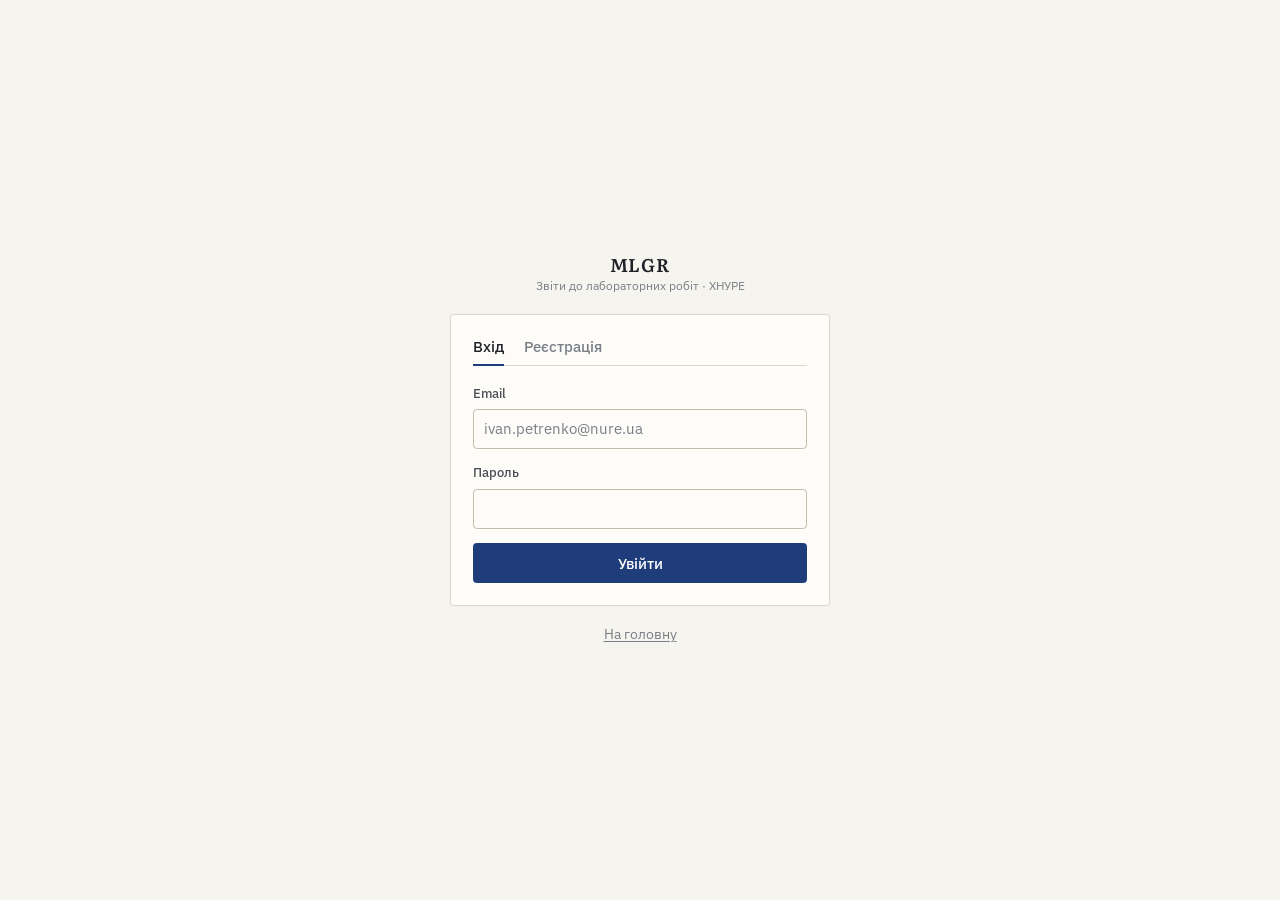
==== frontend/auth.html @ 6839461d "fixes of Summary and frontend" ====
<!DOCTYPE html>
<html lang="uk">
<head>
  <meta charset="UTF-8">
  <meta name="viewport" content="width=device-width, initial-scale=1.0">
  <meta name="theme-color" content="#f6f4ef">
  <title>Вхід — MLGR</title>
  <link rel="stylesheet" href="style.css?v=3">
</head>
<body class="auth-body">

  <div class="auth-wrap">

    <div class="auth-logo-block">
      <a href="index.html">
        <div class="logo-name">MLGR</div>
        <div class="logo-sub">Звіти до лабораторних робіт · ХНУРЕ</div>
      </a>
    </div>

    <div class="auth-card">
      <div class="auth-tabs">
        <button class="tab-btn active" data-tab="login">Вхід</button>
        <button class="tab-btn"        data-tab="register">Реєстрація</button>
      </div>

      <form id="form-login" class="auth-form">
        <div class="form-group">
          <label for="login-email">Email</label>
          <input id="login-email" type="email" placeholder="ivan.petrenko@nure.ua" autocomplete="email" required>
        </div>
        <div class="form-group">
          <label for="login-pass">Пароль</label>
          <input id="login-pass" type="password" autocomplete="current-password" required>
        </div>
        <div id="login-err" class="error-box hidden"></div>
        <button type="submit" class="btn btn-primary btn-full btn-lg">Увійти</button>
      </form>

      <form id="form-register" class="auth-form hidden">
        <div class="form-group">
          <label for="reg-email">Email</label>
          <input id="reg-email" type="email" placeholder="ivan.petrenko@nure.ua" autocomplete="email" required>
        </div>
        <div class="form-group">
          <label for="reg-pass">Пароль</label>
          <input id="reg-pass" type="password" placeholder="Щонайменше 8 символів" autocomplete="new-password" required minlength="8">
        </div>
        <div id="reg-err" class="error-box hidden"></div>
        <button type="submit" class="btn btn-primary btn-full btn-lg">Створити акаунт</button>
      </form>
    </div>

    <a href="index.html" class="auth-hint">На головну</a>

  </div>

  <script src="app.js?v=3"></script>
</body>
</html>
---- frontend/style.css ----
@import url('https://fonts.googleapis.com/css2?family=IBM+Plex+Mono:wght@400;500&family=IBM+Plex+Sans:ital,wght@0,400;0,500;0,600;1,400&family=Literata:opsz,wght@7..72,500;7..72,600&display=swap');

/* ─────────────────────────────────────────────
   Tokens — paper & ink
───────────────────────────────────────────── */
:root {
  --paper:        #f6f4ef;
  --paper-raised: #fdfcf9;
  --paper-sunk:   #efece5;
  --rule:         #dcd7cc;
  --rule-strong:  #c4bdae;

  --ink:          #1f2328;
  --ink-2:        #4a4f57;
  --ink-3:        #7a7f87;

  --accent:       #1f3d7a;   /* chemical ink blue */
  --accent-hover: #17305f;
  --accent-tint:  #e6ebf4;

  --ok:   #2f6b3a;
  --err:  #a3312a;
  --err-tint: #f6e4e1;

  --serif: 'Literata', 'PT Serif', Georgia, serif;
  --sans:  'IBM Plex Sans', 'Segoe UI', system-ui, sans-serif;
  --mono:  'IBM Plex Mono', 'Courier New', monospace;

  --r: 4px;
  --t: 0.12s ease;
}

/* ─────────────────────────────────────────────
   Base
───────────────────────────────────────────── */
*, *::before, *::after { box-sizing: border-box; margin: 0; padding: 0; }
html { font-size: 16px; -webkit-text-size-adjust: 100%; }
body {
  background: var(--paper);
  color: var(--ink);
  font-family: var(--sans);
  font-size: 15px;
  line-height: 1.55;
  min-height: 100vh;
  -webkit-font-smoothing: antialiased;
}
a { color: var(--accent); text-decoration: underline; text-underline-offset: 2px; text-decoration-thickness: 1px; }
a:hover { color: var(--accent-hover); }
h1, h2, h3 { font-family: var(--serif); font-weight: 600; line-height: 1.2; color: var(--ink); }
h1 { font-size: 1.75rem; }
h2 { font-size: 1.35rem; }
h3 { font-size: 1.05rem; }
::selection { background: var(--accent-tint); }

/* ─────────────────────────────────────────────
   Buttons
───────────────────────────────────────────── */
.btn {
  display: inline-flex; align-items: center; justify-content: center; gap: 6px;
  padding: 8px 16px;
  border: 1px solid transparent;
  border-radius: var(--r);
  font: 500 0.875rem/1.2 var(--sans);
  cursor: pointer;
  white-space: nowrap;
  text-decoration: none;
  transition: background var(--t), border-color var(--t), color var(--t);
}
.btn:focus-visible { outline: 2px solid var(--accent); outline-offset: 2px; }
.btn-primary   { background: var(--accent); color: #fff; }
.btn-primary:hover { background: var(--accent-hover); color: #fff; }
.btn-secondary { background: var(--paper-raised); color: var(--ink); border-color: var(--rule-strong); }
.btn-secondary:hover { border-color: var(--ink-3); color: var(--ink); }
.btn-ghost     { background: transparent; color: var(--ink-2); }
.btn-ghost:hover { background: var(--paper-sunk); color: var(--ink); }
.btn-danger    { background: transparent; color: var(--err); }
.btn-danger:hover { background: var(--err-tint); }
.btn-full { width: 100%; }
.btn-sm   { padding: 4px 10px; font-size: 0.8rem; }
.btn-lg   { padding: 10px 20px; font-size: 0.95rem; }
.btn:disabled { opacity: 0.5; cursor: not-allowed; }

.spinner {
  display: inline-block; width: 14px; height: 14px; flex-shrink: 0;
  border: 2px solid currentColor; border-right-color: transparent;
  border-radius: 50%;
  animation: spin 0.7s linear infinite;
}
@keyframes spin { to { transform: rotate(360deg); } }

/* ─────────────────────────────────────────────
   Forms
───────────────────────────────────────────── */
.form-group { display: flex; flex-direction: column; gap: 5px; }
.form-row   { display: grid; grid-template-columns: 1fr 1fr; gap: 14px; }
.form-stack { display: flex; flex-direction: column; gap: 14px; }
label { font-size: 0.82rem; font-weight: 500; color: var(--ink-2); }
input, textarea, select {
  width: 100%;
  padding: 8px 10px;
  background: var(--paper-raised);
  border: 1px solid var(--rule-strong);
  border-radius: var(--r);
  color: var(--ink);
  font: 0.92rem/1.5 var(--sans);
  transition: border-color var(--t), box-shadow var(--t);
}
textarea { resize: vertical; min-height: 72px; }
input::placeholder, textarea::placeholder { color: var(--ink-3); }
input:focus, textarea:focus, select:focus {
  outline: none;
  border-color: var(--accent);
  box-shadow: 0 0 0 3px var(--accent-tint);
}

/* ─────────────────────────────────────────────
   Utilities
───────────────────────────────────────────── */
.hidden { display: none !important; }
.flex { display: flex; align-items: center; }
.gap-6 { gap: 6px; }
.gap-8 { gap: 8px; }
.text-sm { font-size: 0.82rem; }
.text-muted { color: var(--ink-3); }
.font-mono { font-family: var(--mono); }

.error-box {
  padding: 9px 12px;
  background: var(--err-tint);
  border-left: 3px solid var(--err);
  color: var(--err);
  font-size: 0.85rem;
}
.info-box {
  padding: 9px 12px;
  background: var(--accent-tint);
  border-left: 3px solid var(--accent);
  color: var(--ink-2);
  font-size: 0.85rem;
}
.badge {
  display: inline-block;
  padding: 1px 7px;
  border: 1px solid var(--rule-strong);
  border-radius: 2px;
  font-size: 0.72rem;
  color: var(--ink-2);
  white-space: nowrap;
}

/* ─────────────────────────────────────────────
   Toast
───────────────────────────────────────────── */
.toast-wrap {
  position: fixed; right: 20px; bottom: 20px; z-index: 100;
  display: flex; flex-direction: column; gap: 8px;
}
.toast {
  display: flex; align-items: center; gap: 9px;
  padding: 10px 14px;
  max-width: 360px;
  background: var(--ink);
  color: #fff;
  border-radius: var(--r);
  font-size: 0.86rem;
  box-shadow: 0 6px 18px rgba(31, 35, 40, 0.18);
  animation: toast-in 0.18s ease-out;
}
.t-dot { width: 7px; height: 7px; border-radius: 50%; background: #8fc79a; flex-shrink: 0; }
.toast.err .t-dot { background: #f08b82; }
@keyframes toast-in { from { opacity: 0; transform: translateY(6px); } }

/* ─────────────────────────────────────────────
   App shell
───────────────────────────────────────────── */
.app-layout { display: grid; grid-template-columns: 220px 1fr; min-height: 100vh; }

.sidebar {
  position: sticky; top: 0; height: 100vh;
  display: flex; flex-direction: column;
  padding: 22px 14px 16px;
  background: var(--paper-sunk);
  border-right: 1px solid var(--rule);
}
.sb-logo { padding: 0 8px 22px; }
.sb-logo a { text-decoration: none; color: inherit; }
.logo-name { font: 600 1.15rem/1 var(--serif); letter-spacing: 0.04em; color: var(--ink); }
.logo-sub  { margin-top: 4px; font-size: 0.74rem; color: var(--ink-3); }

.nav-section { display: flex; flex-direction: column; gap: 1px; }
.nav-label {
  padding: 0 8px 6px;
  font-size: 0.7rem; letter-spacing: 0.08em; text-transform: uppercase;
  color: var(--ink-3);
}
.nav-link {
  display: block;
  padding: 6px 8px;
  border-radius: var(--r);
  color: var(--ink-2);
  font-size: 0.9rem;
  text-decoration: none;
}
.nav-link:hover { background: var(--paper); color: var(--ink); }
.nav-link.active { background: var(--paper-raised); color: var(--ink); font-weight: 500; box-shadow: inset 2px 0 0 var(--accent); }

.sb-footer { margin-top: auto; padding-top: 14px; border-top: 1px solid var(--rule); display: flex; flex-direction: column; gap: 8px; }
.user-row { display: flex; align-items: center; gap: 8px; padding: 0 8px; min-width: 0; }
.user-ava {
  width: 26px; height: 26px; flex-shrink: 0;
  display: grid; place-items: center;
  border: 1px solid var(--rule-strong); border-radius: 50%;
  font: 600 0.75rem var(--serif); color: var(--ink-2);
}
.user-email { font-size: 0.8rem; color: var(--ink-2); overflow: hidden; text-overflow: ellipsis; white-space: nowrap; }

.main { padding: 32px 40px 60px; max-width: 1240px; width: 100%; }

.page-hdr {
  display: flex; align-items: flex-end; justify-content: space-between; gap: 16px; flex-wrap: wrap;
  padding-bottom: 18px; margin-bottom: 22px;
  border-bottom: 1px solid var(--rule);
}
.page-subtitle { margin-top: 4px; color: var(--ink-3); font-size: 0.9rem; }

/* ─────────────────────────────────────────────
   Cards & panels
───────────────────────────────────────────── */
.card { background: var(--paper-raised); border: 1px solid var(--rule); border-radius: var(--r); }
.card-hover { cursor: pointer; transition: border-color var(--t); }
.card-hover:hover { border-color: var(--rule-strong); }

.panel-head {
  display: flex; align-items: center; justify-content: space-between; gap: 10px;
  padding: 12px 16px;
  border-bottom: 1px solid var(--rule);
}
.panel-title { font: 600 1rem var(--serif); }
.panel-body { padding: 16px; display: flex; flex-direction: column; gap: 14px; }

/* ─────────────────────────────────────────────
   Dashboard
───────────────────────────────────────────── */
.stats-bar { display: flex; flex-wrap: wrap; gap: 6px 28px; margin-bottom: 18px; color: var(--ink-2); font-size: 0.9rem; }
.stat-val { font: 600 1rem var(--serif); color: var(--ink); margin-right: 4px; }

.toolbar { margin-bottom: 14px; }
.toolbar input { max-width: 320px; }

.reports-grid { display: flex; flex-direction: column; border-top: 1px solid var(--rule); }
.report-card {
  display: grid; grid-template-columns: 1fr auto; gap: 4px 20px; align-items: center;
  padding: 14px 4px;
  background: transparent; border: none; border-bottom: 1px solid var(--rule); border-radius: 0;
}
.report-card:hover { background: var(--paper-raised); }
.rc-title { font: 600 1rem var(--serif); color: var(--ink); }
.rc-meta { grid-column: 1; display: flex; flex-wrap: wrap; gap: 4px 14px; font-size: 0.83rem; color: var(--ink-3); }
.rc-actions { grid-column: 2; grid-row: 1 / span 2; display: flex; gap: 4px; }

.disc-grid { display: grid; grid-template-columns: repeat(auto-fill, minmax(240px, 1fr)); gap: 12px; }
.disc-card { padding: 16px; }
.dc-name { font: 600 1rem var(--serif); margin-bottom: 6px; }
.dc-count { font-size: 0.86rem; color: var(--ink-2); }
.dc-date { font-size: 0.8rem; color: var(--ink-3); margin-top: 2px; }

.empty-state { padding: 48px 16px; text-align: center; color: var(--ink-3); }
.empty-state h3 { margin-bottom: 6px; color: var(--ink-2); }
.empty-state p { font-size: 0.9rem; }

/* ─────────────────────────────────────────────
   Editor
───────────────────────────────────────────── */
.editor-layout { display: grid; grid-template-columns: minmax(0, 1fr) 360px; gap: 22px; align-items: start; }
.editor-col { display: flex; flex-direction: column; gap: 18px; }
.ai-panel { position: sticky; top: 20px; display: flex; flex-direction: column; gap: 18px; }

.section-item { border: 1px solid var(--rule); border-radius: var(--r); background: var(--paper-raised); }
.section-item:focus-within { border-color: var(--rule-strong); }
.section-head {
  display: flex; align-items: center; gap: 10px;
  padding: 8px 10px 8px 14px;
  border-bottom: 1px solid var(--rule);
  background: var(--paper);
}
.sec-num { font: 600 0.95rem var(--serif); color: var(--ink-3); min-width: 1.4em; }
.sec-name { border: none; background: transparent; padding: 4px 0; font: 600 0.98rem var(--serif); }
.sec-name:focus { box-shadow: none; }
.section-body { padding: 14px; display: flex; flex-direction: column; gap: 12px; }
.subsection-item { margin-left: 14px; }
.subsection-item .section-head { background: var(--paper-raised); }
.subsection-item .sec-num { min-width: 2.2em; }

.code-wrap { border: 1px solid var(--rule-strong); border-radius: var(--r); overflow: hidden; }
.code-wrap:focus-within { border-color: var(--accent); box-shadow: 0 0 0 3px var(--accent-tint); }
.code-head {
  display: flex; align-items: center; justify-content: space-between;
  padding: 4px 10px;
  background: var(--paper-sunk);
  border-bottom: 1px solid var(--rule);
}
.lang-select { width: auto; padding: 0; border: none; background: transparent; font: 0.78rem var(--mono); color: var(--ink-2); cursor: pointer; }
.lang-select:focus { box-shadow: none; }
.code-wrap textarea {
  border: none; border-radius: 0;
  min-height: 110px;
  font: 0.84rem/1.5 var(--mono);
  tab-size: 4;
}
.code-wrap textarea:focus { box-shadow: none; }

.upload-zone {
  padding: 14px;
  border: 1px dashed var(--rule-strong);
  border-radius: var(--r);
  text-align: center;
  font-size: 0.85rem;
  color: var(--ink-3);
  cursor: pointer;
  transition: border-color var(--t), background var(--t);
}
.upload-zone:hover, .upload-zone.drag { border-color: var(--accent); background: var(--accent-tint); color: var(--accent); }

.img-grid { display: flex; flex-wrap: wrap; gap: 8px; }
.img-grid:empty { display: none; }
.img-thumb { position: relative; width: 92px; height: 66px; border: 1px solid var(--rule); border-radius: var(--r); overflow: hidden; background: var(--paper-sunk); }
.img-thumb img { width: 100%; height: 100%; object-fit: cover; display: block; }
.img-thumb .rm {
  position: absolute; top: 3px; right: 3px;
  width: 18px; height: 18px;
  display: grid; place-items: center;
  border: none; border-radius: 2px;
  background: rgba(31, 35, 40, 0.75); color: #fff;
  font-size: 11px; line-height: 1; cursor: pointer;
  opacity: 0; transition: opacity var(--t);
}
.img-thumb:hover .rm { opacity: 1; }

/* conclusion */
.conclusion-text {
  min-height: 220px;
  font: 0.92rem/1.6 var(--serif);
  background: var(--paper-raised);
}
.conclusion-text.streaming { border-color: var(--accent); box-shadow: 0 0 0 3px var(--accent-tint); }

.tips { padding-left: 18px; display: flex; flex-direction: column; gap: 6px; font-size: 0.85rem; color: var(--ink-2); }

/* progress */
.progress-wrap { height: 3px; background: var(--rule); border-radius: 2px; overflow: hidden; }
.progress-fill { height: 100%; background: var(--accent); transition: width 0.3s ease; }
.progress-lbl { margin-top: 6px; font-size: 0.82rem; color: var(--ink-3); }

/* ─────────────────────────────────────────────
   Auth
───────────────────────────────────────────── */
.auth-body { display: grid; place-items: center; padding: 24px; }
.auth-wrap { width: 100%; max-width: 380px; display: flex; flex-direction: column; gap: 18px; }
.auth-logo-block { text-align: center; }
.auth-logo-block a { text-decoration: none; color: inherit; }
.auth-card { padding: 22px; background: var(--paper-raised); border: 1px solid var(--rule); border-radius: var(--r); }
.auth-tabs { display: flex; gap: 20px; margin-bottom: 18px; border-bottom: 1px solid var(--rule); }
.tab-btn {
  padding: 0 0 8px; margin-bottom: -1px;
  border: none; border-bottom: 2px solid transparent;
  background: none;
  font: 500 0.92rem var(--sans); color: var(--ink-3);
  cursor: pointer;
}
.tab-btn.active { color: var(--ink); border-bottom-color: var(--accent); }
.auth-form { display: flex; flex-direction: column; gap: 14px; }
.auth-hint { text-align: center; font-size: 0.85rem; color: var(--ink-3); }

/* ─────────────────────────────────────────────
   Landing
───────────────────────────────────────────── */
.lp { max-width: 1080px; margin: 0 auto; padding: 0 32px; }
.lp-nav { display: flex; align-items: center; justify-content: space-between; padding: 22px 0; border-bottom: 1px solid var(--rule); }
.lp-nav a.logo { text-decoration: none; color: inherit; display: flex; align-items: baseline; gap: 10px; }

.lp-hero { display: grid; grid-template-columns: 1fr 380px; gap: 56px; align-items: center; padding: 64px 0 72px; }
.lp-hero h1 { font-size: 2.5rem; line-height: 1.15; margin-bottom: 18px; }
.lp-hero p { font-size: 1.05rem; color: var(--ink-2); max-width: 34em; margin-bottom: 26px; }
.lp-ctas { display: flex; gap: 10px; flex-wrap: wrap; }

/* sheet of paper with a ToC, as the generator lays it out */
.sheet {
  aspect-ratio: 210 / 297;
  padding: 11% 7% 8% 13%;
  background: #fff;
  border: 1px solid var(--rule);
  box-shadow: 0 1px 0 var(--rule), 6px 8px 0 -1px var(--paper-sunk), 6px 8px 0 0 var(--rule);
  font-family: 'Times New Roman', Times, serif;
  font-size: 11px;
  line-height: 1.7;
  color: #111;
  position: relative;
}
.sheet-page { position: absolute; top: 4.5%; right: 7%; font-size: 10px; }
.sheet h4 { text-align: center; font-size: 11px; font-weight: 700; margin-bottom: 10px; letter-spacing: 0.02em; }
.toc-row { display: flex; align-items: baseline; gap: 4px; }
.toc-row .lead { flex: 1; border-bottom: 1px dotted #555; transform: translateY(-3px); }
.toc-row.sub { padding-left: 14px; }
.sheet-gap { height: 12px; }
.sheet-line { height: 5px; margin: 7px 0; background: #e4e4e4; }
.sheet-line.indent { margin-left: 8%; }
.sheet-line.w60 { width: 60%; }
.sheet-line.w85 { width: 85%; }

.lp-section { padding: 56px 0; border-top: 1px solid var(--rule); }
.lp-section > h2 { margin-bottom: 8px; }
.lp-lead { color: var(--ink-2); max-width: 40em; margin-bottom: 28px; }

.steps { display: grid; grid-template-columns: repeat(3, 1fr); gap: 28px; counter-reset: step; list-style: none; }
.steps li { counter-increment: step; }
.steps li::before {
  content: counter(step);
  display: block; margin-bottom: 8px;
  font: 600 1.6rem var(--serif); color: var(--accent);
}
.steps h3 { margin-bottom: 4px; }
.steps p { color: var(--ink-2); font-size: 0.92rem; }

.spec { display: grid; grid-template-columns: repeat(2, 1fr); gap: 0 40px; }
.spec div { display: flex; justify-content: space-between; gap: 16px; padding: 9px 0; border-bottom: 1px solid var(--rule); font-size: 0.92rem; }
.spec dt { color: var(--ink-2); }
.spec dd { text-align: right; }

.lp-conclusion { display: grid; grid-template-columns: 1fr 1fr; gap: 40px; align-items: start; }
.lp-conclusion blockquote {
  padding: 18px 20px;
  background: #fff;
  border: 1px solid var(--rule);
  border-left: 3px solid var(--accent);
  font: 0.95rem/1.65 var(--serif);
  color: var(--ink);
}
.lp-conclusion ul { padding-left: 18px; color: var(--ink-2); display: flex; flex-direction: column; gap: 8px; }

.lp-footer { padding: 28px 0 40px; border-top: 1px solid var(--rule); color: var(--ink-3); font-size: 0.85rem; display: flex; justify-content: space-between; flex-wrap: wrap; gap: 8px; }

/* ─────────────────────────────────────────────
   Responsive
───────────────────────────────────────────── */
@media (max-width: 1080px) {
  .editor-layout { grid-template-columns: 1fr; }
  .ai-panel { position: static; }
}
@media (max-width: 860px) {
  .app-layout { grid-template-columns: 1fr; }
  .sidebar { position: static; height: auto; flex-direction: row; flex-wrap: wrap; align-items: center; gap: 12px; padding: 12px 16px; border-right: none; border-bottom: 1px solid var(--rule); }
  .sb-logo { padding: 0; }
  .nav-section { flex-direction: row; }
  .nav-label { display: none; }
  .sb-footer { margin: 0 0 0 auto; padding: 0; border: none; flex-direction: row; align-items: center; }
  .user-email { display: none; }
  .main { padding: 22px 16px 48px; }
  .lp-hero, .lp-conclusion { grid-template-columns: 1fr; }
  .lp-hero .sheet { max-width: 340px; }
  .steps, .spec { grid-template-columns: 1fr; }
  .form-row { grid-template-columns: 1fr; }
}
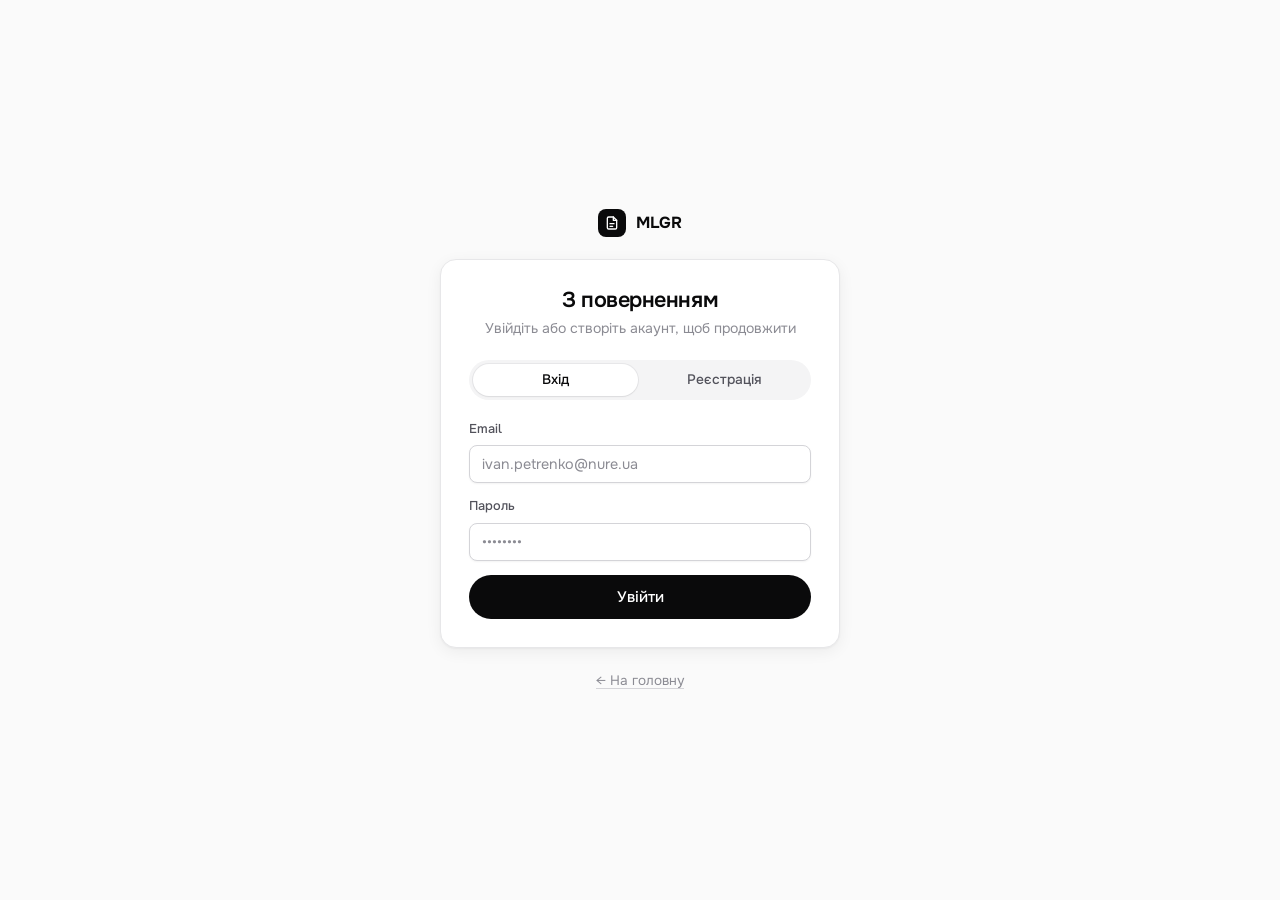
==== commit 2b78bfc4: "fe fix" ====
--- a/frontend/auth.html
+++ b/frontend/auth.html
@@ -3,22 +3,26 @@
 <head>
   <meta charset="UTF-8">
   <meta name="viewport" content="width=device-width, initial-scale=1.0">
-  <meta name="theme-color" content="#f6f4ef">
+  <meta name="theme-color" content="#fafafa" media="(prefers-color-scheme: light)">
+  <meta name="theme-color" content="#111113" media="(prefers-color-scheme: dark)">
   <title>Вхід — MLGR</title>
-  <link rel="stylesheet" href="style.css?v=3">
+  <link rel="stylesheet" href="style.css?v=4">
 </head>
 <body class="auth-body">
 
   <div class="auth-wrap">
 
     <div class="auth-logo-block">
-      <a href="index.html">
-        <div class="logo-name">MLGR</div>
-        <div class="logo-sub">Звіти до лабораторних робіт · ХНУРЕ</div>
+      <a href="index.html" class="brand">
+        <span class="brand-mark"><svg viewBox="0 0 24 24"><path d="M14 3H7a2 2 0 0 0-2 2v14a2 2 0 0 0 2 2h10a2 2 0 0 0 2-2V8z"/><path d="M14 3v5h5"/><path d="M9 13h6M9 17h4"/></svg></span>
+        <span class="logo-name">MLGR</span>
       </a>
     </div>
 
     <div class="auth-card">
+      <h1>З поверненням</h1>
+      <p class="auth-sub">Увійдіть або створіть акаунт, щоб продовжити</p>
+
       <div class="auth-tabs">
         <button class="tab-btn active" data-tab="login">Вхід</button>
         <button class="tab-btn"        data-tab="register">Реєстрація</button>
@@ -31,7 +35,7 @@
         </div>
         <div class="form-group">
           <label for="login-pass">Пароль</label>
-          <input id="login-pass" type="password" autocomplete="current-password" required>
+          <input id="login-pass" type="password" placeholder="••••••••" autocomplete="current-password" required>
         </div>
         <div id="login-err" class="error-box hidden"></div>
         <button type="submit" class="btn btn-primary btn-full btn-lg">Увійти</button>
@@ -51,10 +55,10 @@
       </form>
     </div>
 
-    <a href="index.html" class="auth-hint">На головну</a>
+    <a href="index.html" class="auth-hint">← На головну</a>
 
   </div>
 
-  <script src="app.js?v=3"></script>
+  <script src="app.js?v=4"></script>
 </body>
 </html>
--- a/frontend/style.css
+++ b/frontend/style.css
@@ -1,33 +1,75 @@
-@import url('https://fonts.googleapis.com/css2?family=IBM+Plex+Mono:wght@400;500&family=IBM+Plex+Sans:ital,wght@0,400;0,500;0,600;1,400&family=Literata:opsz,wght@7..72,500;7..72,600&display=swap');
-
-/* ─────────────────────────────────────────────
-   Tokens — paper & ink
+@import url('https://fonts.googleapis.com/css2?family=Onest:wght@400;500;600;700&family=JetBrains+Mono:wght@400;500&display=swap');
+
+/* ─────────────────────────────────────────────
+   Tokens
 ───────────────────────────────────────────── */
 :root {
-  --paper:        #f6f4ef;
-  --paper-raised: #fdfcf9;
-  --paper-sunk:   #efece5;
-  --rule:         #dcd7cc;
-  --rule-strong:  #c4bdae;
-
-  --ink:          #1f2328;
-  --ink-2:        #4a4f57;
-  --ink-3:        #7a7f87;
-
-  --accent:       #1f3d7a;   /* chemical ink blue */
-  --accent-hover: #17305f;
-  --accent-tint:  #e6ebf4;
-
-  --ok:   #2f6b3a;
-  --err:  #a3312a;
-  --err-tint: #f6e4e1;
-
-  --serif: 'Literata', 'PT Serif', Georgia, serif;
-  --sans:  'IBM Plex Sans', 'Segoe UI', system-ui, sans-serif;
-  --mono:  'IBM Plex Mono', 'Courier New', monospace;
-
-  --r: 4px;
-  --t: 0.12s ease;
+  color-scheme: light;
+
+  --bg:          #ffffff;
+  --bg-subtle:   #fafafa;
+  --bg-muted:    #f4f4f5;
+  --bg-hover:    #f0f0f1;
+  --border:      #e7e7e9;
+  --border-strong: #d4d4d8;
+
+  --fg:          #0a0a0b;
+  --fg-2:        #52525b;
+  --fg-3:        #8b8b93;
+
+  --primary:     #0a0a0b;
+  --primary-fg:  #ffffff;
+  --primary-hover: #27272a;
+
+  --focus:       #2563eb;
+  --focus-ring:  rgba(37, 99, 235, 0.18);
+
+  --ok:   #16a34a;
+  --err:  #dc2626;
+  --err-bg: #fef2f2;
+  --info-bg: #f4f7ff;
+
+  --shadow-sm: 0 1px 2px rgba(10, 10, 11, 0.05);
+  --shadow:    0 1px 2px rgba(10, 10, 11, 0.04), 0 4px 16px rgba(10, 10, 11, 0.06);
+  --shadow-lg: 0 2px 4px rgba(10, 10, 11, 0.04), 0 24px 64px -12px rgba(10, 10, 11, 0.18);
+
+  --sans: 'Onest', ui-sans-serif, system-ui, -apple-system, 'Segoe UI', sans-serif;
+  --mono: 'JetBrains Mono', ui-monospace, 'SFMono-Regular', Menlo, monospace;
+
+  --r-sm: 8px;
+  --r:    12px;
+  --r-lg: 16px;
+  --t: 0.15s ease;
+}
+
+@media (prefers-color-scheme: dark) {
+  :root {
+    color-scheme: dark;
+    --bg:          #0b0b0c;
+    --bg-subtle:   #111113;
+    --bg-muted:    #18181b;
+    --bg-hover:    #1f1f23;
+    --border:      #26262b;
+    --border-strong: #3a3a40;
+
+    --fg:          #fafafa;
+    --fg-2:        #a1a1aa;
+    --fg-3:        #71717a;
+
+    --primary:     #fafafa;
+    --primary-fg:  #0b0b0c;
+    --primary-hover: #e4e4e7;
+
+    --focus:       #60a5fa;
+    --focus-ring:  rgba(96, 165, 250, 0.25);
+
+    --err-bg: rgba(220, 38, 38, 0.12);
+    --info-bg: rgba(96, 165, 250, 0.08);
+
+    --shadow-sm: none;
+    --shadow:    0 0 0 1px rgba(255, 255, 255, 0.02);
+    --shadow-lg: 0 24px 64px -12px rgba(0, 0, 0, 0.6);
+  }
 }
 
 /* ─────────────────────────────────────────────
@@ -36,48 +78,49 @@
 *, *::before, *::after { box-sizing: border-box; margin: 0; padding: 0; }
 html { font-size: 16px; -webkit-text-size-adjust: 100%; }
 body {
-  background: var(--paper);
-  color: var(--ink);
+  background: var(--bg);
+  color: var(--fg);
   font-family: var(--sans);
-  font-size: 15px;
+  font-size: 14.5px;
   line-height: 1.55;
   min-height: 100vh;
   -webkit-font-smoothing: antialiased;
-}
-a { color: var(--accent); text-decoration: underline; text-underline-offset: 2px; text-decoration-thickness: 1px; }
-a:hover { color: var(--accent-hover); }
-h1, h2, h3 { font-family: var(--serif); font-weight: 600; line-height: 1.2; color: var(--ink); }
-h1 { font-size: 1.75rem; }
-h2 { font-size: 1.35rem; }
-h3 { font-size: 1.05rem; }
-::selection { background: var(--accent-tint); }
+  font-feature-settings: 'cv11', 'ss01';
+}
+a { color: var(--fg); text-decoration: underline; text-decoration-color: var(--border-strong); text-underline-offset: 3px; }
+a:hover { text-decoration-color: var(--fg); }
+h1, h2, h3 { font-weight: 600; letter-spacing: -0.02em; line-height: 1.2; color: var(--fg); }
+h1 { font-size: 1.6rem; }
+h2 { font-size: 1.15rem; }
+h3 { font-size: 1rem; }
+svg.icon { width: 16px; height: 16px; flex-shrink: 0; stroke: currentColor; fill: none; stroke-width: 1.8; stroke-linecap: round; stroke-linejoin: round; }
 
 /* ─────────────────────────────────────────────
    Buttons
 ───────────────────────────────────────────── */
 .btn {
-  display: inline-flex; align-items: center; justify-content: center; gap: 6px;
-  padding: 8px 16px;
+  display: inline-flex; align-items: center; justify-content: center; gap: 7px;
+  height: 36px; padding: 0 16px;
   border: 1px solid transparent;
-  border-radius: var(--r);
-  font: 500 0.875rem/1.2 var(--sans);
+  border-radius: 999px;
+  font: 500 0.875rem/1 var(--sans);
   cursor: pointer;
   white-space: nowrap;
   text-decoration: none;
-  transition: background var(--t), border-color var(--t), color var(--t);
-}
-.btn:focus-visible { outline: 2px solid var(--accent); outline-offset: 2px; }
-.btn-primary   { background: var(--accent); color: #fff; }
-.btn-primary:hover { background: var(--accent-hover); color: #fff; }
-.btn-secondary { background: var(--paper-raised); color: var(--ink); border-color: var(--rule-strong); }
-.btn-secondary:hover { border-color: var(--ink-3); color: var(--ink); }
-.btn-ghost     { background: transparent; color: var(--ink-2); }
-.btn-ghost:hover { background: var(--paper-sunk); color: var(--ink); }
-.btn-danger    { background: transparent; color: var(--err); }
-.btn-danger:hover { background: var(--err-tint); }
+  transition: background var(--t), border-color var(--t), color var(--t), box-shadow var(--t);
+}
+.btn:focus-visible { outline: none; box-shadow: 0 0 0 3px var(--focus-ring); border-color: var(--focus); }
+.btn-primary   { background: var(--primary); color: var(--primary-fg); }
+.btn-primary:hover { background: var(--primary-hover); color: var(--primary-fg); }
+.btn-secondary { background: var(--bg); color: var(--fg); border-color: var(--border-strong); box-shadow: var(--shadow-sm); }
+.btn-secondary:hover { background: var(--bg-subtle); color: var(--fg); }
+.btn-ghost     { background: transparent; color: var(--fg-2); }
+.btn-ghost:hover { background: var(--bg-hover); color: var(--fg); }
+.btn-danger    { background: transparent; color: var(--fg-2); }
+.btn-danger:hover { background: var(--err-bg); color: var(--err); }
 .btn-full { width: 100%; }
-.btn-sm   { padding: 4px 10px; font-size: 0.8rem; }
-.btn-lg   { padding: 10px 20px; font-size: 0.95rem; }
+.btn-sm   { height: 30px; padding: 0 12px; font-size: 0.8rem; }
+.btn-lg   { height: 44px; padding: 0 22px; font-size: 0.95rem; }
 .btn:disabled { opacity: 0.5; cursor: not-allowed; }
 
 .spinner {
@@ -91,27 +134,25 @@
 /* ─────────────────────────────────────────────
    Forms
 ───────────────────────────────────────────── */
-.form-group { display: flex; flex-direction: column; gap: 5px; }
+.form-group { display: flex; flex-direction: column; gap: 6px; }
 .form-row   { display: grid; grid-template-columns: 1fr 1fr; gap: 14px; }
-.form-stack { display: flex; flex-direction: column; gap: 14px; }
-label { font-size: 0.82rem; font-weight: 500; color: var(--ink-2); }
+.form-stack { display: flex; flex-direction: column; gap: 12px; }
+label { font-size: 0.8rem; font-weight: 500; color: var(--fg-2); }
 input, textarea, select {
   width: 100%;
-  padding: 8px 10px;
-  background: var(--paper-raised);
-  border: 1px solid var(--rule-strong);
-  border-radius: var(--r);
-  color: var(--ink);
-  font: 0.92rem/1.5 var(--sans);
+  padding: 8px 12px;
+  background: var(--bg);
+  border: 1px solid var(--border-strong);
+  border-radius: var(--r-sm);
+  color: var(--fg);
+  font: 0.9rem/1.5 var(--sans);
+  box-shadow: var(--shadow-sm);
   transition: border-color var(--t), box-shadow var(--t);
 }
-textarea { resize: vertical; min-height: 72px; }
-input::placeholder, textarea::placeholder { color: var(--ink-3); }
-input:focus, textarea:focus, select:focus {
-  outline: none;
-  border-color: var(--accent);
-  box-shadow: 0 0 0 3px var(--accent-tint);
-}
+input { height: 38px; }
+textarea { resize: vertical; min-height: 84px; }
+input::placeholder, textarea::placeholder { color: var(--fg-3); }
+input:focus, textarea:focus, select:focus { outline: none; border-color: var(--focus); box-shadow: 0 0 0 3px var(--focus-ring); }
 
 /* ─────────────────────────────────────────────
    Utilities
@@ -120,343 +161,379 @@
 .flex { display: flex; align-items: center; }
 .gap-6 { gap: 6px; }
 .gap-8 { gap: 8px; }
-.text-sm { font-size: 0.82rem; }
-.text-muted { color: var(--ink-3); }
+.text-sm { font-size: 0.8rem; }
+.text-muted { color: var(--fg-3); }
 .font-mono { font-family: var(--mono); }
 
-.error-box {
-  padding: 9px 12px;
-  background: var(--err-tint);
-  border-left: 3px solid var(--err);
-  color: var(--err);
-  font-size: 0.85rem;
-}
-.info-box {
-  padding: 9px 12px;
-  background: var(--accent-tint);
-  border-left: 3px solid var(--accent);
-  color: var(--ink-2);
-  font-size: 0.85rem;
-}
+.error-box { padding: 10px 12px; background: var(--err-bg); color: var(--err); border-radius: var(--r-sm); font-size: 0.85rem; }
+.info-box  { padding: 10px 12px; background: var(--info-bg); color: var(--fg-2); border-radius: var(--r-sm); font-size: 0.85rem; }
 .badge {
-  display: inline-block;
-  padding: 1px 7px;
-  border: 1px solid var(--rule-strong);
-  border-radius: 2px;
-  font-size: 0.72rem;
-  color: var(--ink-2);
+  display: inline-flex; align-items: center; height: 22px; padding: 0 9px;
+  background: var(--bg-muted); border: 1px solid var(--border);
+  border-radius: 999px;
+  font-size: 0.72rem; font-weight: 500; color: var(--fg-2);
   white-space: nowrap;
 }
+.kbd { font-family: var(--mono); font-size: 0.75rem; padding: 1px 6px; border: 1px solid var(--border); border-bottom-width: 2px; border-radius: 5px; background: var(--bg-subtle); }
 
 /* ─────────────────────────────────────────────
    Toast
 ───────────────────────────────────────────── */
-.toast-wrap {
-  position: fixed; right: 20px; bottom: 20px; z-index: 100;
-  display: flex; flex-direction: column; gap: 8px;
-}
+.toast-wrap { position: fixed; right: 20px; bottom: 20px; z-index: 100; display: flex; flex-direction: column; gap: 8px; }
 .toast {
-  display: flex; align-items: center; gap: 9px;
-  padding: 10px 14px;
-  max-width: 360px;
-  background: var(--ink);
-  color: #fff;
+  display: flex; align-items: center; gap: 10px;
+  padding: 11px 16px;
+  max-width: 380px;
+  background: var(--bg); color: var(--fg);
+  border: 1px solid var(--border);
   border-radius: var(--r);
   font-size: 0.86rem;
-  box-shadow: 0 6px 18px rgba(31, 35, 40, 0.18);
-  animation: toast-in 0.18s ease-out;
-}
-.t-dot { width: 7px; height: 7px; border-radius: 50%; background: #8fc79a; flex-shrink: 0; }
-.toast.err .t-dot { background: #f08b82; }
-@keyframes toast-in { from { opacity: 0; transform: translateY(6px); } }
+  box-shadow: var(--shadow-lg);
+  animation: toast-in 0.2s ease-out;
+}
+.t-dot { width: 8px; height: 8px; border-radius: 50%; background: var(--ok); flex-shrink: 0; }
+.toast.err .t-dot { background: var(--err); }
+@keyframes toast-in { from { opacity: 0; transform: translateY(8px) scale(0.98); } }
+
+/* ─────────────────────────────────────────────
+   Logo
+───────────────────────────────────────────── */
+.brand { display: inline-flex; align-items: center; gap: 10px; color: var(--fg); text-decoration: none; }
+.brand-mark {
+  width: 28px; height: 28px; flex-shrink: 0;
+  display: grid; place-items: center;
+  background: var(--primary); color: var(--primary-fg);
+  border-radius: 8px;
+}
+.brand-mark svg { width: 16px; height: 16px; stroke: currentColor; fill: none; stroke-width: 2; stroke-linecap: round; stroke-linejoin: round; }
+.logo-name { font-weight: 700; font-size: 1rem; letter-spacing: -0.02em; line-height: 1; }
+.logo-sub  { margin-top: 3px; font-size: 0.72rem; color: var(--fg-3); line-height: 1; }
 
 /* ─────────────────────────────────────────────
    App shell
 ───────────────────────────────────────────── */
-.app-layout { display: grid; grid-template-columns: 220px 1fr; min-height: 100vh; }
+.app-layout { display: grid; grid-template-columns: 236px 1fr; min-height: 100vh; }
 
 .sidebar {
   position: sticky; top: 0; height: 100vh;
   display: flex; flex-direction: column;
-  padding: 22px 14px 16px;
-  background: var(--paper-sunk);
-  border-right: 1px solid var(--rule);
-}
-.sb-logo { padding: 0 8px 22px; }
-.sb-logo a { text-decoration: none; color: inherit; }
-.logo-name { font: 600 1.15rem/1 var(--serif); letter-spacing: 0.04em; color: var(--ink); }
-.logo-sub  { margin-top: 4px; font-size: 0.74rem; color: var(--ink-3); }
-
-.nav-section { display: flex; flex-direction: column; gap: 1px; }
-.nav-label {
-  padding: 0 8px 6px;
-  font-size: 0.7rem; letter-spacing: 0.08em; text-transform: uppercase;
-  color: var(--ink-3);
-}
+  padding: 18px 12px 14px;
+  background: var(--bg-subtle);
+  border-right: 1px solid var(--border);
+}
+.sb-logo { padding: 2px 8px 22px; }
+.sb-logo a { text-decoration: none; }
+
+.nav-section { display: flex; flex-direction: column; gap: 2px; }
+.nav-label { padding: 0 10px 6px; font-size: 0.72rem; font-weight: 500; color: var(--fg-3); }
 .nav-link {
-  display: block;
-  padding: 6px 8px;
-  border-radius: var(--r);
-  color: var(--ink-2);
-  font-size: 0.9rem;
+  display: flex; align-items: center; gap: 10px;
+  height: 34px; padding: 0 10px;
+  border-radius: var(--r-sm);
+  color: var(--fg-2);
+  font-size: 0.88rem; font-weight: 500;
   text-decoration: none;
-}
-.nav-link:hover { background: var(--paper); color: var(--ink); }
-.nav-link.active { background: var(--paper-raised); color: var(--ink); font-weight: 500; box-shadow: inset 2px 0 0 var(--accent); }
-
-.sb-footer { margin-top: auto; padding-top: 14px; border-top: 1px solid var(--rule); display: flex; flex-direction: column; gap: 8px; }
-.user-row { display: flex; align-items: center; gap: 8px; padding: 0 8px; min-width: 0; }
+  transition: background var(--t), color var(--t);
+}
+.nav-link:hover { background: var(--bg-hover); color: var(--fg); }
+.nav-link.active { background: var(--bg); color: var(--fg); box-shadow: var(--shadow-sm), 0 0 0 1px var(--border); }
+
+.sb-footer { margin-top: auto; padding-top: 12px; border-top: 1px solid var(--border); display: flex; flex-direction: column; gap: 6px; }
+.user-row { display: flex; align-items: center; gap: 10px; padding: 4px 10px; min-width: 0; }
 .user-ava {
-  width: 26px; height: 26px; flex-shrink: 0;
+  width: 28px; height: 28px; flex-shrink: 0;
   display: grid; place-items: center;
-  border: 1px solid var(--rule-strong); border-radius: 50%;
-  font: 600 0.75rem var(--serif); color: var(--ink-2);
-}
-.user-email { font-size: 0.8rem; color: var(--ink-2); overflow: hidden; text-overflow: ellipsis; white-space: nowrap; }
-
-.main { padding: 32px 40px 60px; max-width: 1240px; width: 100%; }
-
-.page-hdr {
-  display: flex; align-items: flex-end; justify-content: space-between; gap: 16px; flex-wrap: wrap;
-  padding-bottom: 18px; margin-bottom: 22px;
-  border-bottom: 1px solid var(--rule);
-}
-.page-subtitle { margin-top: 4px; color: var(--ink-3); font-size: 0.9rem; }
-
-/* ─────────────────────────────────────────────
-   Cards & panels
-───────────────────────────────────────────── */
-.card { background: var(--paper-raised); border: 1px solid var(--rule); border-radius: var(--r); }
-.card-hover { cursor: pointer; transition: border-color var(--t); }
-.card-hover:hover { border-color: var(--rule-strong); }
-
-.panel-head {
-  display: flex; align-items: center; justify-content: space-between; gap: 10px;
-  padding: 12px 16px;
-  border-bottom: 1px solid var(--rule);
-}
-.panel-title { font: 600 1rem var(--serif); }
-.panel-body { padding: 16px; display: flex; flex-direction: column; gap: 14px; }
+  background: linear-gradient(135deg, #c7d2fe, #fbcfe8);
+  color: #1e1b4b;
+  border-radius: 50%;
+  font-size: 0.75rem; font-weight: 600;
+}
+.user-email { font-size: 0.82rem; color: var(--fg-2); overflow: hidden; text-overflow: ellipsis; white-space: nowrap; }
+.sb-footer .btn { justify-content: flex-start; border-radius: var(--r-sm); }
+
+.main { padding: 28px 40px 64px; max-width: 1280px; width: 100%; }
+
+.page-hdr { display: flex; align-items: flex-end; justify-content: space-between; gap: 16px; flex-wrap: wrap; margin-bottom: 24px; }
+.page-subtitle { margin-top: 4px; color: var(--fg-3); font-size: 0.9rem; }
+
+/* ─────────────────────────────────────────────
+   Cards
+───────────────────────────────────────────── */
+.card { background: var(--bg); border: 1px solid var(--border); border-radius: var(--r); box-shadow: var(--shadow-sm); }
+.card-hover { cursor: pointer; transition: background var(--t), border-color var(--t); }
+
+.panel-head { display: flex; align-items: center; justify-content: space-between; gap: 10px; padding: 14px 18px; border-bottom: 1px solid var(--border); }
+.panel-title { font-size: 0.95rem; font-weight: 600; letter-spacing: -0.01em; }
+.panel-body { padding: 18px; display: flex; flex-direction: column; gap: 14px; }
 
 /* ─────────────────────────────────────────────
    Dashboard
 ───────────────────────────────────────────── */
-.stats-bar { display: flex; flex-wrap: wrap; gap: 6px 28px; margin-bottom: 18px; color: var(--ink-2); font-size: 0.9rem; }
-.stat-val { font: 600 1rem var(--serif); color: var(--ink); margin-right: 4px; }
-
-.toolbar { margin-bottom: 14px; }
-.toolbar input { max-width: 320px; }
-
-.reports-grid { display: flex; flex-direction: column; border-top: 1px solid var(--rule); }
+.stats-bar { display: grid; grid-template-columns: repeat(3, minmax(0, 1fr)); gap: 12px; margin-bottom: 24px; }
+.stat { padding: 16px 18px; background: var(--bg); border: 1px solid var(--border); border-radius: var(--r); box-shadow: var(--shadow-sm); }
+.stat-lbl { font-size: 0.8rem; color: var(--fg-3); }
+.stat-val { display: block; margin-top: 4px; font-size: 1.6rem; font-weight: 600; letter-spacing: -0.03em; line-height: 1.1; }
+
+.toolbar { display: flex; align-items: center; justify-content: space-between; gap: 12px; padding: 12px 14px; border-bottom: 1px solid var(--border); background: var(--bg-subtle); border-radius: var(--r) var(--r) 0 0; }
+.search { position: relative; flex: 1; max-width: 340px; }
+.search svg { position: absolute; left: 11px; top: 50%; transform: translateY(-50%); color: var(--fg-3); }
+.search input { padding-left: 34px; height: 34px; }
+
+.list-box { background: var(--bg); border: 1px solid var(--border); border-radius: var(--r); box-shadow: var(--shadow-sm); overflow: hidden; }
+.reports-grid { display: flex; flex-direction: column; }
 .report-card {
-  display: grid; grid-template-columns: 1fr auto; gap: 4px 20px; align-items: center;
-  padding: 14px 4px;
-  background: transparent; border: none; border-bottom: 1px solid var(--rule); border-radius: 0;
-}
-.report-card:hover { background: var(--paper-raised); }
-.rc-title { font: 600 1rem var(--serif); color: var(--ink); }
-.rc-meta { grid-column: 1; display: flex; flex-wrap: wrap; gap: 4px 14px; font-size: 0.83rem; color: var(--ink-3); }
-.rc-actions { grid-column: 2; grid-row: 1 / span 2; display: flex; gap: 4px; }
-
-.disc-grid { display: grid; grid-template-columns: repeat(auto-fill, minmax(240px, 1fr)); gap: 12px; }
-.disc-card { padding: 16px; }
-.dc-name { font: 600 1rem var(--serif); margin-bottom: 6px; }
-.dc-count { font-size: 0.86rem; color: var(--ink-2); }
-.dc-date { font-size: 0.8rem; color: var(--ink-3); margin-top: 2px; }
-
-.empty-state { padding: 48px 16px; text-align: center; color: var(--ink-3); }
-.empty-state h3 { margin-bottom: 6px; color: var(--ink-2); }
-.empty-state p { font-size: 0.9rem; }
+  display: grid; grid-template-columns: auto 1fr auto; gap: 2px 14px; align-items: center;
+  padding: 14px 16px;
+  border-bottom: 1px solid var(--border);
+}
+.report-card:last-child { border-bottom: none; }
+.report-card:hover { background: var(--bg-subtle); }
+.rc-icon {
+  grid-row: 1 / span 2;
+  width: 36px; height: 36px;
+  display: grid; place-items: center;
+  background: var(--bg-muted); color: var(--fg-2);
+  border: 1px solid var(--border);
+  border-radius: 10px;
+}
+.rc-title { font-weight: 600; font-size: 0.93rem; color: var(--fg); overflow: hidden; text-overflow: ellipsis; white-space: nowrap; }
+.rc-meta { grid-column: 2; display: flex; flex-wrap: wrap; align-items: center; gap: 4px 8px; font-size: 0.8rem; color: var(--fg-3); }
+.rc-meta .dot-sep::before { content: '·'; margin-right: 8px; }
+.rc-actions { grid-column: 3; grid-row: 1 / span 2; display: flex; gap: 2px; opacity: 0.6; transition: opacity var(--t); }
+.report-card:hover .rc-actions { opacity: 1; }
+
+.disc-grid { display: grid; grid-template-columns: repeat(auto-fill, minmax(250px, 1fr)); gap: 12px; }
+.disc-card { padding: 18px; transition: border-color var(--t), box-shadow var(--t); }
+.disc-card:hover { border-color: var(--border-strong); box-shadow: var(--shadow); }
+.dc-name { font-weight: 600; margin-bottom: 10px; }
+.dc-count { font-size: 0.85rem; color: var(--fg-2); }
+.dc-date { font-size: 0.78rem; color: var(--fg-3); margin-top: 2px; }
+
+.empty-state { padding: 56px 16px; text-align: center; color: var(--fg-3); }
+.empty-state h3 { margin-bottom: 6px; color: var(--fg); }
+.empty-state p { font-size: 0.88rem; }
 
 /* ─────────────────────────────────────────────
    Editor
 ───────────────────────────────────────────── */
-.editor-layout { display: grid; grid-template-columns: minmax(0, 1fr) 360px; gap: 22px; align-items: start; }
-.editor-col { display: flex; flex-direction: column; gap: 18px; }
-.ai-panel { position: sticky; top: 20px; display: flex; flex-direction: column; gap: 18px; }
-
-.section-item { border: 1px solid var(--rule); border-radius: var(--r); background: var(--paper-raised); }
-.section-item:focus-within { border-color: var(--rule-strong); }
-.section-head {
-  display: flex; align-items: center; gap: 10px;
-  padding: 8px 10px 8px 14px;
-  border-bottom: 1px solid var(--rule);
-  background: var(--paper);
-}
-.sec-num { font: 600 0.95rem var(--serif); color: var(--ink-3); min-width: 1.4em; }
-.sec-name { border: none; background: transparent; padding: 4px 0; font: 600 0.98rem var(--serif); }
+.editor-layout { display: grid; grid-template-columns: minmax(0, 1fr) 380px; gap: 20px; align-items: start; }
+.editor-col { display: flex; flex-direction: column; gap: 16px; }
+.ai-panel { position: sticky; top: 20px; display: flex; flex-direction: column; gap: 16px; }
+
+.section-item { border: 1px solid var(--border); border-radius: var(--r); background: var(--bg); transition: border-color var(--t), box-shadow var(--t); }
+.section-item:focus-within { border-color: var(--border-strong); box-shadow: var(--shadow); }
+.section-head { display: flex; align-items: center; gap: 10px; padding: 8px 8px 8px 14px; border-bottom: 1px solid var(--border); }
+.sec-num {
+  display: inline-grid; place-items: center;
+  min-width: 26px; height: 22px; padding: 0 6px;
+  background: var(--bg-muted); border: 1px solid var(--border);
+  border-radius: 6px;
+  font: 500 0.75rem var(--mono); color: var(--fg-2);
+}
+.sec-name { height: 32px; border: none; box-shadow: none; background: transparent; padding: 0; font-weight: 600; font-size: 0.93rem; }
 .sec-name:focus { box-shadow: none; }
 .section-body { padding: 14px; display: flex; flex-direction: column; gap: 12px; }
-.subsection-item { margin-left: 14px; }
-.subsection-item .section-head { background: var(--paper-raised); }
-.subsection-item .sec-num { min-width: 2.2em; }
-
-.code-wrap { border: 1px solid var(--rule-strong); border-radius: var(--r); overflow: hidden; }
-.code-wrap:focus-within { border-color: var(--accent); box-shadow: 0 0 0 3px var(--accent-tint); }
-.code-head {
-  display: flex; align-items: center; justify-content: space-between;
-  padding: 4px 10px;
-  background: var(--paper-sunk);
-  border-bottom: 1px solid var(--rule);
-}
-.lang-select { width: auto; padding: 0; border: none; background: transparent; font: 0.78rem var(--mono); color: var(--ink-2); cursor: pointer; }
+.subsection-item { background: var(--bg-subtle); }
+.subsection-item .section-head { padding-left: 12px; }
+
+.code-wrap { border: 1px solid var(--border-strong); border-radius: var(--r-sm); overflow: hidden; background: var(--bg-subtle); box-shadow: var(--shadow-sm); }
+.code-wrap:focus-within { border-color: var(--focus); box-shadow: 0 0 0 3px var(--focus-ring); }
+.code-head { display: flex; align-items: center; justify-content: space-between; height: 32px; padding: 0 10px; border-bottom: 1px solid var(--border); }
+.lang-select { width: auto; height: auto; padding: 0; border: none; box-shadow: none; background: transparent; font: 0.76rem var(--mono); color: var(--fg-2); cursor: pointer; }
 .lang-select:focus { box-shadow: none; }
-.code-wrap textarea {
-  border: none; border-radius: 0;
-  min-height: 110px;
-  font: 0.84rem/1.5 var(--mono);
-  tab-size: 4;
-}
+.code-wrap textarea { border: none; border-radius: 0; box-shadow: none; background: transparent; min-height: 120px; font: 0.82rem/1.6 var(--mono); tab-size: 4; }
 .code-wrap textarea:focus { box-shadow: none; }
 
 .upload-zone {
-  padding: 14px;
-  border: 1px dashed var(--rule-strong);
-  border-radius: var(--r);
-  text-align: center;
-  font-size: 0.85rem;
-  color: var(--ink-3);
+  display: flex; align-items: center; justify-content: center; gap: 8px;
+  padding: 16px;
+  border: 1px dashed var(--border-strong);
+  border-radius: var(--r-sm);
+  font-size: 0.84rem; color: var(--fg-3);
   cursor: pointer;
-  transition: border-color var(--t), background var(--t);
-}
-.upload-zone:hover, .upload-zone.drag { border-color: var(--accent); background: var(--accent-tint); color: var(--accent); }
+  transition: border-color var(--t), background var(--t), color var(--t);
+}
+.upload-zone:hover, .upload-zone.drag { border-color: var(--focus); background: var(--info-bg); color: var(--fg); }
 
 .img-grid { display: flex; flex-wrap: wrap; gap: 8px; }
 .img-grid:empty { display: none; }
-.img-thumb { position: relative; width: 92px; height: 66px; border: 1px solid var(--rule); border-radius: var(--r); overflow: hidden; background: var(--paper-sunk); }
+.img-thumb { position: relative; width: 96px; height: 68px; border: 1px solid var(--border); border-radius: var(--r-sm); overflow: hidden; background: var(--bg-muted); }
 .img-thumb img { width: 100%; height: 100%; object-fit: cover; display: block; }
 .img-thumb .rm {
-  position: absolute; top: 3px; right: 3px;
-  width: 18px; height: 18px;
+  position: absolute; top: 4px; right: 4px;
+  width: 20px; height: 20px;
   display: grid; place-items: center;
-  border: none; border-radius: 2px;
-  background: rgba(31, 35, 40, 0.75); color: #fff;
+  border: none; border-radius: 6px;
+  background: rgba(10, 10, 11, 0.7); color: #fff;
   font-size: 11px; line-height: 1; cursor: pointer;
   opacity: 0; transition: opacity var(--t);
 }
 .img-thumb:hover .rm { opacity: 1; }
 
-/* conclusion */
-.conclusion-text {
-  min-height: 220px;
-  font: 0.92rem/1.6 var(--serif);
-  background: var(--paper-raised);
-}
-.conclusion-text.streaming { border-color: var(--accent); box-shadow: 0 0 0 3px var(--accent-tint); }
-
-.tips { padding-left: 18px; display: flex; flex-direction: column; gap: 6px; font-size: 0.85rem; color: var(--ink-2); }
-
-/* progress */
-.progress-wrap { height: 3px; background: var(--rule); border-radius: 2px; overflow: hidden; }
-.progress-fill { height: 100%; background: var(--accent); transition: width 0.3s ease; }
-.progress-lbl { margin-top: 6px; font-size: 0.82rem; color: var(--ink-3); }
+.conclusion-text { min-height: 260px; font-size: 0.9rem; line-height: 1.65; }
+.conclusion-text.streaming { border-color: var(--focus); box-shadow: 0 0 0 3px var(--focus-ring); }
+
+.tips { list-style: none; display: flex; flex-direction: column; gap: 10px; font-size: 0.84rem; color: var(--fg-2); }
+.tips li { display: flex; gap: 10px; }
+.tips li::before { content: ''; flex-shrink: 0; width: 5px; height: 5px; margin-top: 8px; border-radius: 50%; background: var(--fg-3); }
+
+.progress-wrap { height: 4px; background: var(--bg-muted); border-radius: 999px; overflow: hidden; }
+.progress-fill { height: 100%; background: var(--primary); border-radius: 999px; transition: width 0.3s ease; }
+.progress-lbl { margin-top: 8px; font-size: 0.8rem; color: var(--fg-3); }
 
 /* ─────────────────────────────────────────────
    Auth
 ───────────────────────────────────────────── */
-.auth-body { display: grid; place-items: center; padding: 24px; }
-.auth-wrap { width: 100%; max-width: 380px; display: flex; flex-direction: column; gap: 18px; }
-.auth-logo-block { text-align: center; }
-.auth-logo-block a { text-decoration: none; color: inherit; }
-.auth-card { padding: 22px; background: var(--paper-raised); border: 1px solid var(--rule); border-radius: var(--r); }
-.auth-tabs { display: flex; gap: 20px; margin-bottom: 18px; border-bottom: 1px solid var(--rule); }
+.auth-body { display: grid; place-items: center; padding: 24px; background: var(--bg-subtle); }
+.auth-wrap { width: 100%; max-width: 400px; display: flex; flex-direction: column; gap: 22px; }
+.auth-logo-block { display: flex; justify-content: center; }
+.auth-card { padding: 28px; background: var(--bg); border: 1px solid var(--border); border-radius: var(--r-lg); box-shadow: var(--shadow); }
+.auth-card h1 { font-size: 1.35rem; text-align: center; margin-bottom: 4px; }
+.auth-card .auth-sub { text-align: center; color: var(--fg-3); font-size: 0.88rem; margin-bottom: 20px; }
+.auth-tabs { display: grid; grid-template-columns: 1fr 1fr; gap: 4px; padding: 4px; margin-bottom: 20px; background: var(--bg-muted); border-radius: 999px; }
 .tab-btn {
-  padding: 0 0 8px; margin-bottom: -1px;
-  border: none; border-bottom: 2px solid transparent;
-  background: none;
-  font: 500 0.92rem var(--sans); color: var(--ink-3);
+  height: 32px;
+  border: none; border-radius: 999px;
+  background: transparent;
+  font: 500 0.86rem var(--sans); color: var(--fg-2);
   cursor: pointer;
-}
-.tab-btn.active { color: var(--ink); border-bottom-color: var(--accent); }
+  transition: background var(--t), color var(--t), box-shadow var(--t);
+}
+.tab-btn.active { background: var(--bg); color: var(--fg); box-shadow: var(--shadow-sm), 0 0 0 1px var(--border); }
 .auth-form { display: flex; flex-direction: column; gap: 14px; }
-.auth-hint { text-align: center; font-size: 0.85rem; color: var(--ink-3); }
+.auth-hint { text-align: center; font-size: 0.85rem; color: var(--fg-3); }
 
 /* ─────────────────────────────────────────────
    Landing
 ───────────────────────────────────────────── */
-.lp { max-width: 1080px; margin: 0 auto; padding: 0 32px; }
-.lp-nav { display: flex; align-items: center; justify-content: space-between; padding: 22px 0; border-bottom: 1px solid var(--rule); }
-.lp-nav a.logo { text-decoration: none; color: inherit; display: flex; align-items: baseline; gap: 10px; }
-
-.lp-hero { display: grid; grid-template-columns: 1fr 380px; gap: 56px; align-items: center; padding: 64px 0 72px; }
-.lp-hero h1 { font-size: 2.5rem; line-height: 1.15; margin-bottom: 18px; }
-.lp-hero p { font-size: 1.05rem; color: var(--ink-2); max-width: 34em; margin-bottom: 26px; }
-.lp-ctas { display: flex; gap: 10px; flex-wrap: wrap; }
-
-/* sheet of paper with a ToC, as the generator lays it out */
+.lp-body { background: var(--bg); overflow-x: hidden; }
+.lp { max-width: 1160px; margin: 0 auto; padding: 0 28px; }
+
+.lp-nav-wrap { position: sticky; top: 0; z-index: 10; background: color-mix(in srgb, var(--bg) 82%, transparent); backdrop-filter: saturate(1.4) blur(12px); border-bottom: 1px solid var(--border); }
+.lp-nav { display: flex; align-items: center; justify-content: space-between; height: 64px; }
+.lp-nav-links { display: flex; align-items: center; gap: 6px; }
+.lp-nav-links a.plain { padding: 0 12px; color: var(--fg-2); text-decoration: none; font-size: 0.88rem; font-weight: 500; }
+.lp-nav-links a.plain:hover { color: var(--fg); }
+
+.lp-hero { position: relative; padding: 96px 0 40px; text-align: center; }
+.lp-hero::before {
+  content: ''; position: absolute; z-index: -1;
+  left: 50%; top: -120px; width: 1100px; height: 640px; transform: translateX(-50%);
+  background:
+    radial-gradient(closest-side, rgba(147, 197, 253, 0.45), transparent 70%) 18% 40% / 520px 420px no-repeat,
+    radial-gradient(closest-side, rgba(244, 171, 214, 0.40), transparent 70%) 78% 30% / 520px 420px no-repeat,
+    radial-gradient(closest-side, rgba(253, 230, 138, 0.35), transparent 70%) 50% 80% / 560px 360px no-repeat;
+  filter: blur(20px);
+  opacity: 0.9;
+  pointer-events: none;
+}
+@media (prefers-color-scheme: dark) { .lp-hero::before { opacity: 0.35; } }
+.lp-eyebrow { display: inline-flex; align-items: center; gap: 8px; height: 30px; padding: 0 14px; margin-bottom: 22px; background: var(--bg); border: 1px solid var(--border); border-radius: 999px; font-size: 0.82rem; color: var(--fg-2); box-shadow: var(--shadow-sm); }
+.lp-eyebrow b { color: var(--fg); font-weight: 600; }
+.lp-hero h1 { max-width: 14em; margin: 0 auto 20px; font-size: clamp(2.3rem, 5.4vw, 4rem); font-weight: 600; letter-spacing: -0.045em; line-height: 1.04; }
+.lp-hero p { max-width: 36em; margin: 0 auto 30px; font-size: 1.1rem; color: var(--fg-2); }
+.lp-ctas { display: flex; justify-content: center; gap: 10px; flex-wrap: wrap; }
+
+/* product shot */
+.shot { position: relative; margin: 56px auto 0; max-width: 1040px; padding: 10px; background: color-mix(in srgb, var(--bg) 70%, transparent); border: 1px solid var(--border); border-radius: 20px; box-shadow: var(--shadow-lg); backdrop-filter: blur(6px); }
+.shot-inner { display: grid; grid-template-columns: 1.15fr 1fr; overflow: hidden; background: var(--bg); border: 1px solid var(--border); border-radius: 12px; text-align: left; }
+.shot-bar { grid-column: 1 / -1; display: flex; align-items: center; gap: 6px; height: 38px; padding: 0 14px; border-bottom: 1px solid var(--border); background: var(--bg-subtle); }
+.shot-bar i { width: 10px; height: 10px; border-radius: 50%; background: var(--border-strong); }
+.shot-bar span { margin-left: 10px; font: 0.75rem var(--mono); color: var(--fg-3); }
+.shot-form { padding: 22px; display: flex; flex-direction: column; gap: 12px; border-right: 1px solid var(--border); }
+.shot-field { display: flex; flex-direction: column; gap: 5px; }
+.shot-field small { font-size: 0.72rem; color: var(--fg-3); }
+.shot-field div { padding: 8px 11px; border: 1px solid var(--border); border-radius: 8px; font-size: 0.82rem; background: var(--bg); }
+.shot-field.code div { font: 0.74rem/1.55 var(--mono); background: var(--bg-subtle); color: var(--fg-2); white-space: pre; }
+.shot-ai { padding: 12px; border: 1px solid var(--border); border-radius: 10px; background: var(--bg-subtle); font-size: 0.8rem; line-height: 1.6; color: var(--fg-2); }
+.shot-ai b { color: var(--fg); font-weight: 500; }
+.caret { display: inline-block; width: 7px; height: 14px; margin-left: 2px; vertical-align: -2px; background: var(--fg); animation: blink 1s steps(1) infinite; }
+@keyframes blink { 50% { opacity: 0; } }
+
+.shot-doc { display: grid; place-items: center; padding: 28px; background: var(--bg-muted); }
 .sheet {
+  width: 100%; max-width: 330px;
   aspect-ratio: 210 / 297;
-  padding: 11% 7% 8% 13%;
+  padding: 12% 8% 8% 13%;
+  position: relative;
   background: #fff;
-  border: 1px solid var(--rule);
-  box-shadow: 0 1px 0 var(--rule), 6px 8px 0 -1px var(--paper-sunk), 6px 8px 0 0 var(--rule);
+  border-radius: 3px;
+  box-shadow: 0 1px 3px rgba(0, 0, 0, 0.08), 0 12px 32px -8px rgba(0, 0, 0, 0.18);
   font-family: 'Times New Roman', Times, serif;
-  font-size: 11px;
-  line-height: 1.7;
-  color: #111;
-  position: relative;
-}
-.sheet-page { position: absolute; top: 4.5%; right: 7%; font-size: 10px; }
-.sheet h4 { text-align: center; font-size: 11px; font-weight: 700; margin-bottom: 10px; letter-spacing: 0.02em; }
+  font-size: 10.5px; line-height: 1.75; color: #111;
+}
+.sheet-page { position: absolute; top: 5%; right: 8%; font-size: 9.5px; }
+.sheet h4 { text-align: center; font-size: 10.5px; font-weight: 700; margin-bottom: 10px; }
 .toc-row { display: flex; align-items: baseline; gap: 4px; }
-.toc-row .lead { flex: 1; border-bottom: 1px dotted #555; transform: translateY(-3px); }
-.toc-row.sub { padding-left: 14px; }
+.toc-row .lead { flex: 1; border-bottom: 1px dotted #666; transform: translateY(-3px); }
+.toc-row.sub { padding-left: 13px; }
 .sheet-gap { height: 12px; }
-.sheet-line { height: 5px; margin: 7px 0; background: #e4e4e4; }
+.sheet-line { height: 5px; margin: 7px 0; border-radius: 2px; background: #ececec; }
 .sheet-line.indent { margin-left: 8%; }
 .sheet-line.w60 { width: 60%; }
 .sheet-line.w85 { width: 85%; }
 
-.lp-section { padding: 56px 0; border-top: 1px solid var(--rule); }
-.lp-section > h2 { margin-bottom: 8px; }
-.lp-lead { color: var(--ink-2); max-width: 40em; margin-bottom: 28px; }
-
-.steps { display: grid; grid-template-columns: repeat(3, 1fr); gap: 28px; counter-reset: step; list-style: none; }
-.steps li { counter-increment: step; }
-.steps li::before {
-  content: counter(step);
-  display: block; margin-bottom: 8px;
-  font: 600 1.6rem var(--serif); color: var(--accent);
-}
-.steps h3 { margin-bottom: 4px; }
-.steps p { color: var(--ink-2); font-size: 0.92rem; }
-
-.spec { display: grid; grid-template-columns: repeat(2, 1fr); gap: 0 40px; }
-.spec div { display: flex; justify-content: space-between; gap: 16px; padding: 9px 0; border-bottom: 1px solid var(--rule); font-size: 0.92rem; }
-.spec dt { color: var(--ink-2); }
-.spec dd { text-align: right; }
-
-.lp-conclusion { display: grid; grid-template-columns: 1fr 1fr; gap: 40px; align-items: start; }
-.lp-conclusion blockquote {
-  padding: 18px 20px;
-  background: #fff;
-  border: 1px solid var(--rule);
-  border-left: 3px solid var(--accent);
-  font: 0.95rem/1.65 var(--serif);
-  color: var(--ink);
-}
-.lp-conclusion ul { padding-left: 18px; color: var(--ink-2); display: flex; flex-direction: column; gap: 8px; }
-
-.lp-footer { padding: 28px 0 40px; border-top: 1px solid var(--rule); color: var(--ink-3); font-size: 0.85rem; display: flex; justify-content: space-between; flex-wrap: wrap; gap: 8px; }
+.lp-logos { padding: 44px 0 8px; text-align: center; font-size: 0.85rem; color: var(--fg-3); }
+
+.lp-section { padding: 88px 0 0; }
+.lp-section-head { max-width: 640px; margin-bottom: 36px; }
+.lp-kicker { font-size: 0.82rem; font-weight: 500; color: var(--fg-3); margin-bottom: 10px; }
+.lp-section h2 { font-size: clamp(1.7rem, 3.2vw, 2.4rem); letter-spacing: -0.035em; line-height: 1.1; margin-bottom: 12px; }
+.lp-lead { color: var(--fg-2); font-size: 1.02rem; }
+
+.features { display: grid; grid-template-columns: repeat(3, 1fr); gap: 14px; }
+.feature { padding: 24px; background: var(--bg-subtle); border: 1px solid var(--border); border-radius: var(--r-lg); }
+.feature-ico { width: 38px; height: 38px; display: grid; place-items: center; margin-bottom: 18px; background: var(--bg); border: 1px solid var(--border); border-radius: 10px; box-shadow: var(--shadow-sm); }
+.feature h3 { margin-bottom: 6px; font-size: 1.02rem; }
+.feature p { color: var(--fg-2); font-size: 0.9rem; }
+
+.spec { display: grid; grid-template-columns: repeat(2, 1fr); overflow: hidden; border: 1px solid var(--border); border-radius: var(--r-lg); }
+.spec div { display: flex; justify-content: space-between; gap: 16px; padding: 16px 20px; border-bottom: 1px solid var(--border); font-size: 0.9rem; }
+.spec div:nth-child(odd) { border-right: 1px solid var(--border); }
+.spec div:nth-last-child(-n+2) { border-bottom: none; }
+.spec dt { color: var(--fg-2); }
+.spec dd { text-align: right; font-weight: 500; }
+
+.lp-conclusion { display: grid; grid-template-columns: 1.2fr 1fr; gap: 14px; }
+.quote-card { padding: 28px; background: var(--bg-subtle); border: 1px solid var(--border); border-radius: var(--r-lg); }
+.quote-card .badge { margin-bottom: 14px; }
+.quote-card p { font-size: 0.98rem; line-height: 1.7; }
+.checks { list-style: none; display: flex; flex-direction: column; gap: 0; border: 1px solid var(--border); border-radius: var(--r-lg); overflow: hidden; }
+.checks li { display: flex; gap: 12px; padding: 18px 20px; border-bottom: 1px solid var(--border); font-size: 0.92rem; color: var(--fg-2); }
+.checks li:last-child { border-bottom: none; }
+.checks li b { display: block; color: var(--fg); font-weight: 600; margin-bottom: 2px; }
+.checks svg { margin-top: 2px; color: var(--ok); }
+
+.lp-cta { margin: 96px 0 0; padding: 56px 32px; text-align: center; background: var(--primary); color: var(--primary-fg); border-radius: 24px; }
+.lp-cta h2 { color: var(--primary-fg); font-size: clamp(1.7rem, 3.2vw, 2.4rem); letter-spacing: -0.035em; margin-bottom: 10px; }
+.lp-cta p { opacity: 0.7; margin-bottom: 26px; }
+.lp-cta .btn-primary { background: var(--primary-fg); color: var(--primary); }
+.lp-cta .btn-primary:hover { opacity: 0.9; }
+
+.lp-footer { display: flex; justify-content: space-between; flex-wrap: wrap; gap: 8px; margin-top: 64px; padding: 26px 0 40px; border-top: 1px solid var(--border); color: var(--fg-3); font-size: 0.84rem; }
 
 /* ─────────────────────────────────────────────
    Responsive
 ───────────────────────────────────────────── */
-@media (max-width: 1080px) {
+@media (max-width: 1100px) {
   .editor-layout { grid-template-columns: 1fr; }
   .ai-panel { position: static; }
 }
 @media (max-width: 860px) {
   .app-layout { grid-template-columns: 1fr; }
-  .sidebar { position: static; height: auto; flex-direction: row; flex-wrap: wrap; align-items: center; gap: 12px; padding: 12px 16px; border-right: none; border-bottom: 1px solid var(--rule); }
+  .sidebar { position: static; height: auto; flex-direction: row; flex-wrap: wrap; align-items: center; gap: 10px; padding: 10px 14px; border-right: none; border-bottom: 1px solid var(--border); }
   .sb-logo { padding: 0; }
   .nav-section { flex-direction: row; }
-  .nav-label { display: none; }
+  .nav-label, .user-email, .logo-sub { display: none; }
   .sb-footer { margin: 0 0 0 auto; padding: 0; border: none; flex-direction: row; align-items: center; }
-  .user-email { display: none; }
-  .main { padding: 22px 16px 48px; }
-  .lp-hero, .lp-conclusion { grid-template-columns: 1fr; }
-  .lp-hero .sheet { max-width: 340px; }
-  .steps, .spec { grid-template-columns: 1fr; }
+  .main { padding: 20px 16px 48px; }
+  .stats-bar { grid-template-columns: 1fr 1fr 1fr; gap: 8px; }
+  .stat { padding: 12px; }
   .form-row { grid-template-columns: 1fr; }
-}
+  .shot-inner, .features, .spec, .lp-conclusion { grid-template-columns: 1fr; }
+  .shot-form { border-right: none; border-bottom: 1px solid var(--border); }
+  .spec div:nth-child(odd) { border-right: none; }
+  .spec div:nth-last-child(2) { border-bottom: 1px solid var(--border); }
+  .lp-nav-links a.plain { display: none; }
+  .lp-hero { padding-top: 64px; }
+}
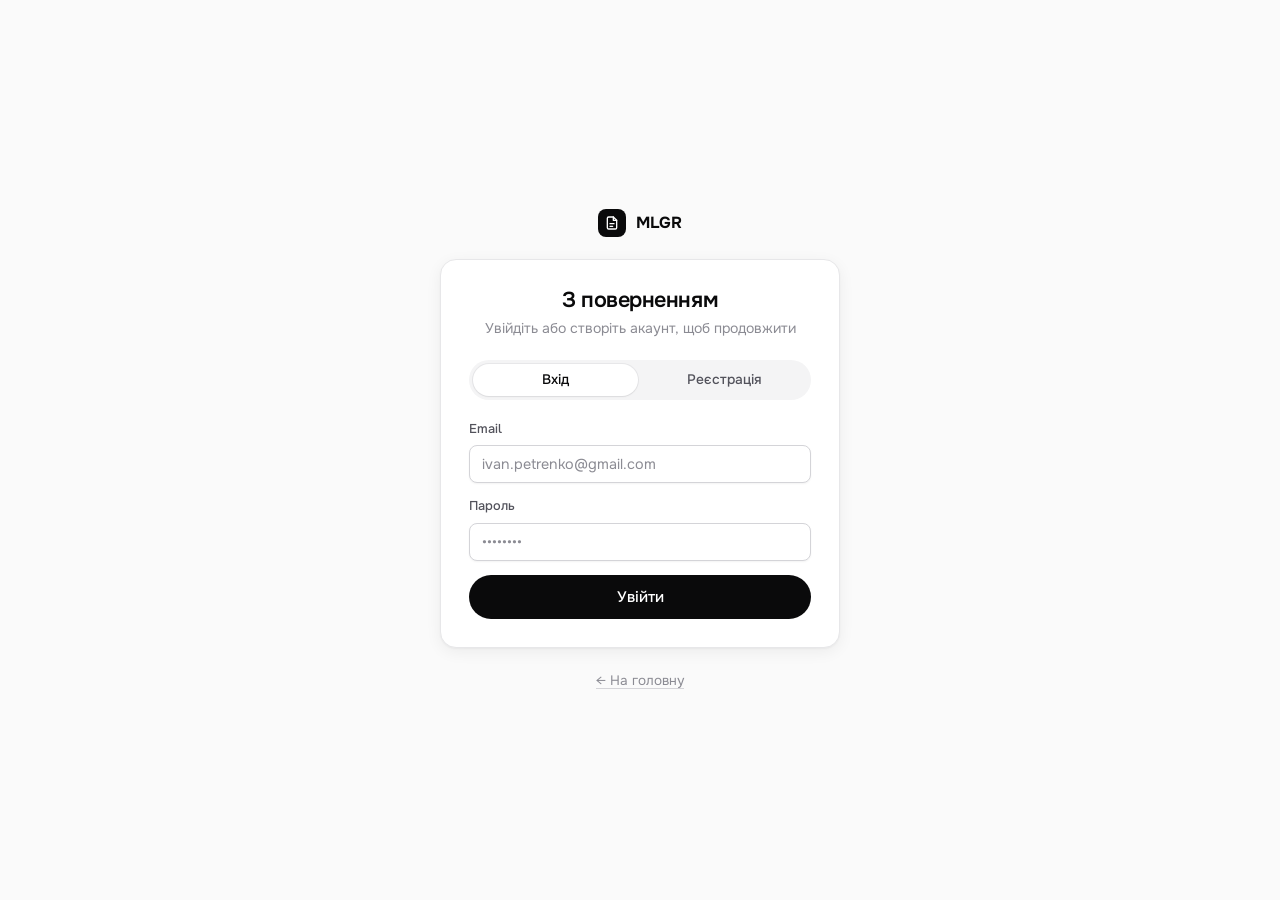
==== commit 9a2ce7a0: "school and other uni integration + auth fix" ====
--- a/frontend/auth.html
+++ b/frontend/auth.html
@@ -6,7 +6,7 @@
   <meta name="theme-color" content="#fafafa" media="(prefers-color-scheme: light)">
   <meta name="theme-color" content="#111113" media="(prefers-color-scheme: dark)">
   <title>Вхід — MLGR</title>
-  <link rel="stylesheet" href="style.css?v=4">
+  <link rel="stylesheet" href="style.css?v=9">
 </head>
 <body class="auth-body">
 
@@ -31,7 +31,7 @@
       <form id="form-login" class="auth-form">
         <div class="form-group">
           <label for="login-email">Email</label>
-          <input id="login-email" type="email" placeholder="ivan.petrenko@nure.ua" autocomplete="email" required>
+          <input id="login-email" type="text" inputmode="email" placeholder="ivan.petrenko@gmail.com" autocomplete="username" required>
         </div>
         <div class="form-group">
           <label for="login-pass">Пароль</label>
@@ -44,11 +44,13 @@
       <form id="form-register" class="auth-form hidden">
         <div class="form-group">
           <label for="reg-email">Email</label>
-          <input id="reg-email" type="email" placeholder="ivan.petrenko@nure.ua" autocomplete="email" required>
+          <input id="reg-email" type="email" placeholder="ivan.petrenko@gmail.com" autocomplete="email" required
+                 pattern="[^@\s]+@[^@\s]+\.[^@\s]+" title="Адреса пошти, наприклад name@gmail.com">
         </div>
         <div class="form-group">
           <label for="reg-pass">Пароль</label>
-          <input id="reg-pass" type="password" placeholder="Щонайменше 8 символів" autocomplete="new-password" required minlength="8">
+          <input id="reg-pass" type="password" placeholder="Щонайменше 8 символів" autocomplete="new-password" required minlength="8"
+                 title="Щонайменше 8 символів">
         </div>
         <div id="reg-err" class="error-box hidden"></div>
         <button type="submit" class="btn btn-primary btn-full btn-lg">Створити акаунт</button>
@@ -59,6 +61,6 @@
 
   </div>
 
-  <script src="app.js?v=4"></script>
+  <script src="app.js?v=9"></script>
 </body>
 </html>
--- a/frontend/style.css
+++ b/frontend/style.css
@@ -158,6 +158,7 @@
    Utilities
 ───────────────────────────────────────────── */
 .hidden { display: none !important; }
+[hidden] { display: none !important; }
 .flex { display: flex; align-items: center; }
 .gap-6 { gap: 6px; }
 .gap-8 { gap: 8px; }
@@ -252,6 +253,8 @@
 .sb-footer .btn { justify-content: flex-start; border-radius: var(--r-sm); }
 
 .main { padding: 28px 40px 64px; max-width: 1280px; width: 100%; }
+/* the editor uses the whole width: form, live preview, structure */
+.main:has(.editor-layout) { max-width: none; }
 
 .page-hdr { display: flex; align-items: flex-end; justify-content: space-between; gap: 16px; flex-wrap: wrap; margin-bottom: 24px; }
 .page-subtitle { margin-top: 4px; color: var(--fg-3); font-size: 0.9rem; }
@@ -316,9 +319,103 @@
 /* ─────────────────────────────────────────────
    Editor
 ───────────────────────────────────────────── */
-.editor-layout { display: grid; grid-template-columns: minmax(0, 1fr) 380px; gap: 20px; align-items: start; }
+.editor-layout {
+  display: grid; gap: 20px; align-items: start;
+  grid-template-columns: minmax(0, 1fr) 380px;
+  grid-template-areas: "form side";
+}
+.editor-col { grid-area: form; }
+.ai-panel { grid-area: side; }
+.live-panel { grid-area: live; display: none; }
+@media (min-width: 1600px) {
+  .editor-layout {
+    grid-template-columns: minmax(520px, 1fr) clamp(380px, 27vw, 620px) 360px;
+    grid-template-areas: "form live side";
+  }
+  .live-panel {
+    display: flex; flex-direction: column;
+    position: sticky; top: 20px;
+    height: calc(100vh - 40px);
+    overflow: hidden;
+  }
+}
+.live-stage { flex: 1; min-height: 0; overflow-y: auto; padding: 12px; background: var(--pv-stage, #e8e8eb); border-radius: 0 0 var(--r) var(--r); scrollbar-width: thin; }
+@media (prefers-color-scheme: dark) { .live-stage { background: #060607; } }
+.live-pages { display: flex; flex-direction: column; align-items: center; gap: 16px; padding-bottom: 40vh; }
+.live-pages .dv-sheet { box-shadow: 0 1px 3px rgba(0, 0, 0, 0.12); }
+.live-pages .live-active { background: rgba(37, 99, 235, 0.07); box-shadow: -10px 0 0 rgba(37, 99, 235, 0.07), 10px 0 0 rgba(37, 99, 235, 0.07); border-radius: 2px; transition: background 0.3s; }
+.dv-add-gap { height: var(--line); }
+
+/* text fields grow with content (autoGrow in app.js) */
+.main textarea { overflow-y: hidden; resize: none; }
+.code-wrap textarea { white-space: pre; overflow-x: auto; }
 .editor-col { display: flex; flex-direction: column; gap: 16px; }
-.ai-panel { position: sticky; top: 20px; display: flex; flex-direction: column; gap: 16px; }
+.ai-panel {
+  position: sticky; top: 20px;
+  max-height: calc(100vh - 40px); overflow-y: auto; overscroll-behavior: contain;
+  display: flex; flex-direction: column; gap: 16px;
+  scrollbar-width: thin;
+}
+
+/* person + gender */
+.person-field { display: flex; gap: 8px; align-items: center; }
+.person-field input { flex: 1; min-width: 0; }
+.people-row { grid-template-columns: repeat(auto-fit, minmax(340px, 1fr)); }
+.seg { display: inline-flex; flex-shrink: 0; padding: 3px; gap: 2px; background: var(--bg-muted); border: 1px solid var(--border); border-radius: 999px; }
+.seg button {
+  height: 30px; padding: 0 11px; border: none; border-radius: 999px;
+  background: transparent; color: var(--fg-3);
+  font: 500 0.78rem var(--sans); cursor: pointer;
+  transition: background var(--t), color var(--t), box-shadow var(--t);
+}
+.seg button:hover { color: var(--fg); }
+.seg button.on { background: var(--bg); color: var(--fg); box-shadow: var(--shadow-sm), 0 0 0 1px var(--border); }
+.seg button:focus-visible { outline: none; box-shadow: 0 0 0 3px var(--focus-ring); }
+
+.add-sec-bottom { align-self: flex-start; border: 1px dashed var(--border-strong); }
+
+/* right panel: outline */
+.outline { display: flex; flex-direction: column; padding: 8px; max-height: 42vh; overflow-y: auto; scrollbar-width: thin; }
+.outline-empty { padding: 10px; font-size: 0.82rem; color: var(--fg-3); }
+.ol-item { display: flex; align-items: center; border-radius: var(--r-sm); }
+.ol-item:hover { background: var(--bg-hover); }
+.ol-item .ol-link:hover { background: transparent; }
+.ol-link {
+  flex: 1; min-width: 0;
+  display: flex; align-items: center; gap: 10px;
+  height: 32px; padding: 0 8px;
+  border-radius: var(--r-sm);
+  color: var(--fg); text-decoration: none; font-size: 0.86rem; font-weight: 500;
+}
+.ol-link:hover { background: var(--bg-hover); }
+.ol-sub { padding-left: 22px; font-weight: 400; color: var(--fg-2); }
+.ol-num { min-width: 24px; font: 500 0.74rem var(--mono); color: var(--fg-3); }
+.ol-title { overflow: hidden; text-overflow: ellipsis; white-space: nowrap; }
+.ol-title.untitled { color: var(--fg-3); font-style: italic; }
+.ol-actions { display: flex; opacity: 0; transition: opacity var(--t); }
+.ol-item:hover .ol-actions, .ol-item:focus-within .ol-actions { opacity: 1; }
+.ol-actions .pv-icon-btn { width: 26px; height: 26px; }
+.ol-actions .pv-icon-btn:disabled { opacity: 0.3; cursor: default; }
+
+.readiness { padding: 12px 16px 16px; border-top: 1px solid var(--border); display: flex; flex-direction: column; gap: 8px; }
+.readiness-head { display: flex; justify-content: space-between; font-weight: 500; }
+.missing { display: flex; flex-wrap: wrap; gap: 6px; }
+.chip {
+  height: 24px; padding: 0 10px;
+  border: 1px solid var(--border); border-radius: 999px;
+  background: var(--bg); color: var(--fg-2);
+  font: 500 0.74rem var(--sans); cursor: pointer;
+  transition: border-color var(--t), color var(--t);
+}
+.chip::before { content: '+ '; color: var(--fg-3); }
+.chip:hover { border-color: var(--border-strong); color: var(--fg); }
+.ready-ok { color: var(--ok); }
+
+.tips-card summary { list-style: none; cursor: pointer; border-bottom: none; }
+.tips-card summary::-webkit-details-marker { display: none; }
+.tips-card summary::after { content: '+'; color: var(--fg-3); font-size: 1.1rem; }
+.tips-card[open] summary { border-bottom: 1px solid var(--border); }
+.tips-card[open] summary::after { content: '–'; }
 
 .section-item { border: 1px solid var(--border); border-radius: var(--r); background: var(--bg); transition: border-color var(--t), box-shadow var(--t); }
 .section-item:focus-within { border-color: var(--border-strong); box-shadow: var(--shadow); }
@@ -355,8 +452,38 @@
 }
 .upload-zone:hover, .upload-zone.drag { border-color: var(--focus); background: var(--info-bg); color: var(--fg); }
 
-.img-grid { display: flex; flex-wrap: wrap; gap: 8px; }
+.img-grid { display: grid; grid-template-columns: repeat(auto-fill, minmax(200px, 1fr)); gap: 12px; }
 .img-grid:empty { display: none; }
+.upload-zone.busy { pointer-events: none; opacity: 0.6; }
+.upload-zone.busy::after { content: 'Завантажуємо…'; }
+
+.img-card { display: flex; flex-direction: column; border: 1px solid var(--border); border-radius: var(--r-sm); background: var(--bg); overflow: hidden; transition: border-color var(--t), box-shadow var(--t); }
+.img-card:hover, .img-card:focus-within { border-color: var(--border-strong); box-shadow: var(--shadow); }
+.img-view { position: relative; display: block; width: 100%; aspect-ratio: 16 / 10; padding: 0; border: none; background: var(--bg-muted); cursor: zoom-in; }
+.img-view img { width: 100%; height: 100%; object-fit: contain; display: block; }
+.img-zoom { position: absolute; right: 8px; bottom: 8px; width: 28px; height: 28px; display: grid; place-items: center; border-radius: 8px; background: rgba(10, 10, 11, 0.65); color: #fff; opacity: 0; transition: opacity var(--t); }
+.img-view:hover .img-zoom { opacity: 1; }
+.img-lost { display: grid; place-items: center; aspect-ratio: 16 / 10; padding: 12px; text-align: center; font-size: 0.78rem; color: var(--err); background: var(--err-bg); }
+.img-meta { display: flex; align-items: center; gap: 8px; padding: 8px 8px 0; }
+.img-order { flex-shrink: 0; min-width: 22px; height: 22px; display: grid; place-items: center; border-radius: 6px; background: var(--bg-muted); border: 1px solid var(--border); font: 500 0.72rem var(--mono); color: var(--fg-2); }
+.img-cap { height: 30px; padding: 4px 8px; font-size: 0.8rem; box-shadow: none; }
+.img-tools { display: flex; align-items: center; gap: 2px; padding: 6px 6px 6px; }
+.img-tools-gap { flex: 1; }
+.img-tools .pv-icon-btn:disabled { opacity: 0.3; cursor: default; }
+.img-tools .pv-icon-btn:hover { background: var(--bg-hover); }
+.img-tools .danger:hover { color: var(--err); background: var(--err-bg); }
+
+/* image viewer */
+.lb { position: fixed; inset: 0; z-index: 120; display: grid; grid-template-columns: 64px 1fr 64px; align-items: center; background: rgba(6, 6, 7, 0.88); backdrop-filter: blur(4px); animation: toast-in 0.15s ease-out; }
+.lb-fig { grid-column: 2; margin: 0; display: flex; flex-direction: column; align-items: center; gap: 12px; max-height: 100vh; padding: 24px 0; }
+.lb-fig img { max-width: 100%; max-height: calc(100vh - 100px); object-fit: contain; background: #fff; border-radius: 4px; box-shadow: 0 20px 60px rgba(0, 0, 0, 0.5); }
+.lb-fig figcaption { color: #e4e4e7; font-size: 0.88rem; text-align: center; }
+.lb-btn { width: 44px; height: 44px; justify-self: center; display: grid; place-items: center; border: none; border-radius: 999px; background: rgba(255, 255, 255, 0.1); color: #fff; cursor: pointer; }
+.lb-btn:hover:not(:disabled) { background: rgba(255, 255, 255, 0.2); }
+.lb-btn:disabled { opacity: 0.25; cursor: default; }
+.lb-btn svg.icon { width: 20px; height: 20px; }
+.lb-close { position: absolute; top: 16px; right: 16px; }
+.lb-prev { grid-column: 1; } .lb-next { grid-column: 3; }
 .img-thumb { position: relative; width: 96px; height: 68px; border: 1px solid var(--border); border-radius: var(--r-sm); overflow: hidden; background: var(--bg-muted); }
 .img-thumb img { width: 100%; height: 100%; object-fit: cover; display: block; }
 .img-thumb .rm {
@@ -513,11 +640,245 @@
 .lp-footer { display: flex; justify-content: space-between; flex-wrap: wrap; gap: 8px; margin-top: 64px; padding: 26px 0 40px; border-top: 1px solid var(--border); color: var(--fg-3); font-size: 0.84rem; }
 
 /* ─────────────────────────────────────────────
+   Document preview
+───────────────────────────────────────────── */
+body.pv-open { overflow: hidden; }
+.pv {
+  --pv-stage: #e8e8eb;
+  position: fixed; inset: 0; z-index: 90;
+  display: flex; flex-direction: column;
+  background: var(--pv-stage);
+  opacity: 0; transform: scale(0.985);
+  transition: opacity 0.18s ease, transform 0.18s ease;
+}
+.pv.in { opacity: 1; transform: none; }
+@media (prefers-color-scheme: dark) { .pv { --pv-stage: #060607; } }
+
+.pv-bar {
+  display: grid; grid-template-columns: 1fr auto 1fr; align-items: center; gap: 16px;
+  height: 60px; padding: 0 16px;
+  background: var(--bg);
+  border-bottom: 1px solid var(--border);
+}
+.pv-title { grid-column: 1; display: flex; align-items: center; gap: 12px; min-width: 0; }
+.pv-title > div { min-width: 0; display: flex; flex-direction: column; }
+.pv-title b { font-weight: 600; font-size: 0.92rem; overflow: hidden; text-overflow: ellipsis; white-space: nowrap; }
+.pv-title small { font-size: 0.76rem; color: var(--fg-3); }
+.pv-doc { width: 34px; height: 34px; flex-shrink: 0; display: grid; place-items: center; background: var(--bg-muted); border: 1px solid var(--border); border-radius: 9px; color: var(--fg-2); }
+
+.pv-tools { grid-column: 2; display: flex; align-items: center; gap: 4px; padding: 3px; background: var(--bg-muted); border: 1px solid var(--border); border-radius: 999px; }
+.pv-icon-btn {
+  width: 30px; height: 30px; display: grid; place-items: center;
+  border: none; border-radius: 999px; background: transparent; color: var(--fg-2);
+  cursor: pointer; transition: background var(--t), color var(--t);
+}
+.pv-icon-btn:hover { background: var(--bg); color: var(--fg); }
+.pv-zoom-val { min-width: 54px; height: 30px; border: none; border-radius: 999px; background: transparent; font: 500 0.8rem var(--sans); color: var(--fg); cursor: pointer; font-variant-numeric: tabular-nums; }
+.pv-zoom-val:hover { background: var(--bg); }
+.pv-sep { width: 1px; height: 18px; margin: 0 4px; background: var(--border-strong); }
+.pv-counter { padding: 0 10px 0 4px; font-size: 0.8rem; color: var(--fg-2); font-variant-numeric: tabular-nums; white-space: nowrap; }
+.pv-actions { grid-column: 3; display: flex; align-items: center; justify-content: flex-end; gap: 8px; }
+.pv-close { margin-left: 4px; }
+
+.pv-body { flex: 1; min-height: 0; display: grid; grid-template-columns: 168px 1fr; }
+.pv-body:has(.pv-thumbs[hidden]) { grid-template-columns: 1fr; }
+.pv-thumbs {
+  overflow-y: auto; padding: 18px 14px 40px;
+  display: flex; flex-direction: column; align-items: center; gap: 14px;
+  background: var(--bg-subtle);
+  border-right: 1px solid var(--border);
+}
+.pv-thumb { display: flex; flex-direction: column; align-items: center; gap: 6px; padding: 0; border: none; background: none; cursor: pointer; color: var(--fg-3); font: 500 0.72rem var(--sans); }
+.pv-thumb-img {
+  width: 116px; overflow: hidden;
+  background: #fff;
+  border-radius: 3px;
+  outline: 1px solid var(--border);
+  box-shadow: 0 1px 2px rgba(0, 0, 0, 0.08);
+  transition: outline-color var(--t), box-shadow var(--t);
+}
+.pv-thumb-img canvas { display: block; width: 100% !important; height: auto !important; }
+.pv-thumb:hover .pv-thumb-img { outline-color: var(--border-strong); }
+.pv-thumb.active { color: var(--fg); }
+.pv-thumb.active .pv-thumb-img { outline: 2px solid var(--focus); outline-offset: 2px; }
+
+.pv-stage { overflow: auto; scroll-behavior: smooth; }
+.pv-pages { display: flex; flex-direction: column; align-items: center; gap: 24px; padding: 32px 32px 64px; min-width: min-content; }
+.pv-page {
+  flex-shrink: 0;
+  background: #fff;
+  border-radius: 2px;
+  box-shadow: 0 0 0 1px rgba(0, 0, 0, 0.04), 0 2px 6px rgba(0, 0, 0, 0.06), 0 16px 40px -12px rgba(0, 0, 0, 0.22);
+  overflow: hidden;
+}
+.pv-page:not(.ready) { background: linear-gradient(100deg, #fff 30%, #f3f3f5 50%, #fff 70%) 0 0 / 300% 100%; animation: pv-shimmer 1.4s linear infinite; }
+.pv-page canvas { display: block; }
+
+.pv-skeleton {
+  width: min(620px, 100%); aspect-ratio: 210 / 297;
+  padding: 11% 9% 9% 13%;
+  background: #fff; border-radius: 2px;
+  box-shadow: 0 0 0 1px rgba(0, 0, 0, 0.04), 0 16px 40px -12px rgba(0, 0, 0, 0.22);
+}
+.pv-sk-line { height: 10px; margin-bottom: 14px; border-radius: 4px; background: linear-gradient(100deg, #efeff1 30%, #e2e2e6 50%, #efeff1 70%) 0 0 / 300% 100%; animation: pv-shimmer 1.4s linear infinite; }
+.pv-sk-line.w40 { width: 40%; } .pv-sk-line.w60 { width: 60%; } .pv-sk-line.w70 { width: 70%; } .pv-sk-line.w85 { width: 85%; }
+.pv-sk-line.c { margin: 0 auto 26px; }
+.pv-sk-gap { height: 22px; }
+@keyframes pv-shimmer { from { background-position: 100% 0; } to { background-position: 0 0; } }
+
+.pv-message { max-width: 440px; margin-top: 12vh; padding: 28px; text-align: center; background: var(--bg); border: 1px solid var(--border); border-radius: var(--r-lg); box-shadow: var(--shadow); }
+.pv-message h3 { margin-bottom: 6px; }
+.pv-message p { color: var(--fg-2); font-size: 0.9rem; }
+
+/* tabs + save state in the bar */
+.pv-tabs { display: inline-flex; gap: 2px; }
+.pv-tabs button {
+  display: inline-flex; align-items: center; gap: 6px;
+  height: 30px; padding: 0 12px; border: none; border-radius: 999px;
+  background: transparent; color: var(--fg-2); font: 500 0.8rem var(--sans); cursor: pointer;
+}
+.pv-tabs button:hover { color: var(--fg); }
+.pv-tabs button.on { background: var(--bg); color: var(--fg); box-shadow: var(--shadow-sm), 0 0 0 1px var(--border); }
+.pv-tabs button:disabled { opacity: 0.5; cursor: default; }
+.pv-edit-only, .pv-pdf-only { display: inline-flex; align-items: center; gap: 4px; }
+.pv-save { display: inline-flex; align-items: center; gap: 6px; margin-right: 4px; font-size: 0.76rem; color: var(--fg-3); white-space: nowrap; }
+.pv-save::before { content: ''; width: 7px; height: 7px; border-radius: 50%; background: var(--ok); }
+.pv-save[data-state="pending"]::before, .pv-save[data-state="saving"]::before { background: #d97706; }
+.pv-save[data-state="error"] { color: var(--err); }
+.pv-save[data-state="error"]::before { background: var(--err); }
+
+/* left rail in edit mode */
+.pv-body:has(.pv-thumbs[hidden]):has(.pv-outline:not([hidden])) { grid-template-columns: 220px 1fr; }
+.pv-outline {
+  overflow-y: auto; padding: 16px 10px 40px;
+  display: flex; flex-direction: column; gap: 1px;
+  background: var(--bg-subtle); border-right: 1px solid var(--border);
+}
+.pvo-head { padding: 0 10px 8px; font-size: 0.72rem; font-weight: 500; color: var(--fg-3); }
+.pvo-item {
+  display: block; width: 100%; padding: 6px 10px;
+  border: none; border-radius: var(--r-sm); background: transparent;
+  text-align: left; font: 500 0.82rem/1.35 var(--sans); color: var(--fg); cursor: pointer;
+}
+.pvo-item span { display: block; overflow: hidden; text-overflow: ellipsis; white-space: nowrap; }
+.pvo-item.sub { padding-left: 24px; font-weight: 400; color: var(--fg-2); }
+.pvo-item:hover { background: var(--bg-hover); }
+.pvo-add { margin: 10px 6px 0; align-self: flex-start; }
+
+/* the editable document — mirrors pdf_builder's CSS (A4, 30/20/20/20 mm, TNR 14 / 1.5) */
+.dv-pages { display: flex; flex-direction: column; align-items: center; gap: 24px; padding: 32px 32px 96px; min-width: min-content; }
+.dv-sheet {
+  --line: 24.15pt;
+  position: relative;
+  width: 210mm; min-height: 297mm; flex-shrink: 0;
+  padding: 20mm 20mm 20mm 30mm;
+  background: #fff; color: #000;
+  font: 14pt/var(--line) "Times New Roman", "Liberation Serif", Times, serif;
+  border-radius: 2px;
+  box-shadow: 0 0 0 1px rgba(0, 0, 0, 0.04), 0 2px 6px rgba(0, 0, 0, 0.06), 0 16px 40px -12px rgba(0, 0, 0, 0.22);
+}
+/* the body is one long sheet; dashed lines hint where A4 pages would end */
+.dv-body {
+  background:
+    repeating-linear-gradient(to bottom, transparent 0, transparent calc(297mm - 1px), #d4d4d8 calc(297mm - 1px), #d4d4d8 297mm) top / 100% 297mm,
+    #fff;
+}
+.dv-sheet p { margin: 0; text-indent: 1.25cm; text-align: justify; }
+.dv-title p, .dv-sign p { text-indent: 0; text-align: center; }
+.dv-sign { display: grid; grid-template-columns: 1fr 1fr; }
+.dv-sign p { text-align: left; }
+.dv-gender {
+  padding: 0; border: none; background: none; font: inherit; color: inherit; cursor: pointer;
+  border-bottom: 1px dashed #9ca3af;
+}
+.dv-gender:hover { color: #2563eb; border-bottom-color: #2563eb; }
+
+.dv-toc-title { text-align: center !important; text-indent: 0 !important; font-weight: bold; }
+.dv-toc-row { display: flex; align-items: baseline; text-indent: 0 !important; text-align: left !important; }
+.dv-toc-row.l2 { padding-left: 0.5cm; }
+.dv-toc-row i { flex: 1; margin-left: 4px; border-bottom: 1.5px dotted #555; transform: translateY(-5px); }
+.dv-note { margin-top: 18px !important; text-indent: 0 !important; font: 11px/1.5 var(--sans); color: #8b8b93; text-align: left !important; }
+
+.dv-h { margin: 0; font-family: inherit; font-size: 14pt; font-weight: bold; line-height: var(--line); letter-spacing: 0; color: #000; }
+h1.dv-h { text-align: center; text-transform: uppercase; }
+h2.dv-h { text-align: left; text-indent: 1.25cm; }
+.dv-num { user-select: none; }
+.dv-cap-left { text-indent: 0 !important; text-align: left !important; }
+.dv-code { margin: 0; font: 12pt/13.56pt "Courier New", "Liberation Mono", monospace; white-space: pre-wrap; tab-size: 4; }
+.dv-fig { position: relative; margin: 0; text-align: center; }
+.dv-fig img { display: block; max-width: 127mm; max-height: 170mm; margin: 0 auto; }
+.dv-fig figcaption { text-align: center; }
+.dv-fig img[data-act] { cursor: zoom-in; }
+.dv-fig-lost { margin: 0 auto; max-width: 127mm; padding: 24px; font: 13px/1.5 var(--sans); color: #dc2626; background: #fef2f2; border: 1px dashed #fca5a5; }
+.dv-fig-tools {
+  position: absolute; top: 6px; right: 6px;
+  display: flex; gap: 4px;
+  opacity: 0; transition: opacity var(--t);
+}
+.dv-fig-tools button {
+  width: 30px; height: 30px; display: grid; place-items: center;
+  border: none; border-radius: 8px; background: rgba(10, 10, 11, 0.7); color: #fff; cursor: pointer;
+}
+.dv-fig-tools button:disabled { opacity: 0.35; cursor: default; }
+.dv-fig:hover .dv-fig-tools, .dv-fig:focus-within .dv-fig-tools { opacity: 1; }
+
+/* editable fields */
+.dv-sheet [contenteditable] { outline: none; border-radius: 2px; transition: background var(--t), box-shadow var(--t); caret-color: #2563eb; }
+.dv-sheet [contenteditable]:hover { background: rgba(37, 99, 235, 0.05); }
+.dv-sheet [contenteditable]:focus { background: rgba(37, 99, 235, 0.06); box-shadow: 0 0 0 2px rgba(37, 99, 235, 0.35); }
+.dv-sheet span[contenteditable] { display: inline-block; min-width: 2em; text-indent: 0; }
+.dv-sheet .is-empty::before { content: attr(data-ph); color: #a1a1aa; pointer-events: none; }
+.dv-sheet .dv-text, .dv-sheet .dv-code { position: relative; min-height: var(--line); }
+.dv-sheet .dv-text.is-empty::before, .dv-sheet .dv-code.is-empty::before { position: absolute; left: 1.25cm; top: 0; }
+.dv-sheet .dv-code.is-empty::before { left: 0; }
+
+/* per-section toolbar, shown on hover */
+.dv-block { position: relative; }
+.dv-hover {
+  position: absolute; top: -4px; right: calc(100% + 10px);
+  display: flex; flex-direction: column; align-items: flex-end; gap: 4px;
+  opacity: 0; pointer-events: none; transition: opacity var(--t);
+  font-family: var(--sans);
+}
+.dv-block:hover > .dv-hover, .dv-block:focus-within > .dv-hover { opacity: 1; pointer-events: auto; }
+.dv-hover button, .dv-add {
+  display: inline-flex; align-items: center; gap: 6px;
+  height: 28px; padding: 0 10px;
+  background: #fff; color: #52525b;
+  border: 1px solid #e4e4e7; border-radius: 999px;
+  font: 500 12px var(--sans); white-space: nowrap; cursor: pointer;
+  box-shadow: 0 1px 2px rgba(0, 0, 0, 0.06);
+}
+.dv-hover button:hover, .dv-add:hover { color: #0a0a0b; border-color: #a1a1aa; }
+.dv-hover button.danger:hover { color: #dc2626; border-color: #fca5a5; }
+.dv-hover svg.icon, .dv-add svg.icon { width: 14px; height: 14px; }
+.dv-add { margin: 14px auto; display: flex; border-style: dashed; }
+
+@media (max-width: 860px) {
+  .pv-body:has(.pv-thumbs[hidden]):has(.pv-outline:not([hidden])) { grid-template-columns: 1fr; }
+  .pv-outline { display: none; }
+  .pv-save { display: none; }
+  .dv-pages { padding: 16px 12px 64px; }
+  .dv-hover { position: static; flex-direction: row; flex-wrap: wrap; opacity: 1; pointer-events: auto; margin-bottom: 6px; }
+}
+
+@media (max-width: 860px) {
+  .pv-bar { grid-template-columns: 1fr auto; height: auto; padding: 10px 12px; }
+  .pv-tools { grid-column: 1 / -1; grid-row: 2; justify-self: center; }
+  .pv-actions { grid-column: 2; }
+  .pv-title small { display: none; }
+  .pv-body { grid-template-columns: 1fr; }
+  .pv-thumbs { display: none; }
+  .pv-pages { padding: 16px 12px 48px; }
+}
+
+/* ─────────────────────────────────────────────
    Responsive
 ───────────────────────────────────────────── */
 @media (max-width: 1100px) {
-  .editor-layout { grid-template-columns: 1fr; }
-  .ai-panel { position: static; }
+  .editor-layout { grid-template-columns: minmax(0, 1fr); grid-template-areas: "form" "side"; }
+  .ai-panel { position: static; max-height: none; overflow: visible; }
+  .outline { max-height: none; }
 }
 @media (max-width: 860px) {
   .app-layout { grid-template-columns: 1fr; }
@@ -537,3 +898,167 @@
   .lp-nav-links a.plain { display: none; }
   .lp-hero { padding-top: 64px; }
 }
+
+/* ─────────────────────────────────────────────
+   Kinds (lab / essay) and modes (form / LaTeX)
+───────────────────────────────────────────── */
+body[data-kind="lab"] .essay-only,
+body[data-kind="essay"] .lab-only,
+body[data-mode="latex"] .form-only,
+body:not([data-mode="latex"]) .latex-only { display: none !important; }
+
+.kind-row { display: flex; align-items: center; gap: 12px; flex-wrap: wrap; margin-top: 10px; }
+.kind-row .page-subtitle { margin: 0; }
+.seg-lg button { height: 32px; padding: 0 14px; font-size: 0.82rem; }
+.hdr-actions { flex-wrap: wrap; }
+.label-row { display: flex; align-items: center; justify-content: space-between; gap: 8px; }
+textarea.one-line { min-height: 38px; height: 38px; padding-top: 8px; }
+.badge-kind { background: var(--info-bg); color: var(--focus); border-color: color-mix(in srgb, var(--focus) 30%, transparent); }
+.warn-text { color: #b45309; }
+@media (prefers-color-scheme: dark) { .warn-text { color: #fbbf24; } }
+code.math-src { font: 0.85em var(--mono); color: var(--fg-2); background: var(--bg-muted); padding: 1px 4px; border-radius: 4px; }
+
+/* content blocks of a section */
+.blk-list { display: flex; flex-direction: column; gap: 10px; }
+.blk { position: relative; display: flex; flex-direction: column; gap: 6px; }
+.blk-head { display: flex; align-items: center; justify-content: space-between; min-height: 24px; }
+.blk-type { font-size: 0.74rem; font-weight: 500; color: var(--fg-3); text-transform: uppercase; letter-spacing: 0.04em; }
+.blk-tools { display: flex; gap: 2px; opacity: 0; transition: opacity var(--t); }
+.blk:hover .blk-tools, .blk:focus-within .blk-tools { opacity: 1; }
+.blk-tools .pv-icon-btn { width: 26px; height: 26px; }
+.blk-tools .pv-icon-btn:hover { background: var(--bg-hover); }
+.blk-tools .pv-icon-btn:disabled { opacity: 0.3; cursor: default; }
+.blk-tools .danger:hover { color: var(--err); background: var(--err-bg); }
+.inline-preview { padding: 8px 12px; font-size: 0.9rem; line-height: 1.7; color: var(--fg-2); background: var(--bg-subtle); border: 1px dashed var(--border); border-radius: var(--r-sm); }
+.inline-preview::before { content: 'Попередній вигляд: '; font-size: 0.74rem; color: var(--fg-3); }
+.code-head { gap: 8px; }
+
+.add-bar { display: flex; align-items: center; flex-wrap: wrap; gap: 4px; padding: 6px 8px; border: 1px dashed var(--border-strong); border-radius: var(--r-sm); }
+.add-bar .btn { height: 28px; padding: 0 10px; }
+
+.formula-box { display: flex; flex-direction: column; gap: 8px; padding: 10px; border: 1px solid var(--border-strong); border-radius: var(--r-sm); background: var(--bg-subtle); }
+.formula-box:focus-within { border-color: var(--focus); box-shadow: 0 0 0 3px var(--focus-ring); }
+.formula-view { min-height: 44px; display: grid; place-items: center; padding: 6px; background: var(--bg); border-radius: 6px; overflow-x: auto; }
+.formula-view .katex-display { margin: 0; }
+.formula-row { display: flex; align-items: flex-start; gap: 10px; }
+.formula-src { flex: 1; min-height: 38px; font: 0.85rem/1.5 var(--mono); }
+.formula-no { padding-top: 8px; font: 500 0.85rem var(--mono); color: var(--fg-2); white-space: nowrap; }
+.snippets, .tex-toolbar { display: flex; flex-wrap: wrap; gap: 4px; }
+.snip {
+  display: inline-flex; align-items: center; gap: 5px;
+  height: 26px; min-width: 30px; padding: 0 8px;
+  border: 1px solid var(--border); border-radius: 6px; background: var(--bg); color: var(--fg-2);
+  font: 500 0.78rem var(--sans); cursor: pointer;
+}
+.snip:hover { border-color: var(--border-strong); color: var(--fg); }
+.snip-py { color: var(--focus); }
+.snip svg.icon { width: 14px; height: 14px; }
+
+.unplaced { padding: 12px; border: 1px dashed #d97706; border-radius: var(--r-sm); background: color-mix(in srgb, #f59e0b 6%, var(--bg)); display: flex; flex-direction: column; gap: 8px; }
+.unplaced-list { display: flex; flex-wrap: wrap; gap: 10px; }
+.unplaced-item { display: flex; flex-direction: column; gap: 6px; width: 160px; }
+.unplaced-item img { width: 100%; aspect-ratio: 16 / 10; object-fit: contain; background: var(--bg-muted); border-radius: 6px; }
+.unplaced-item select { height: 30px; padding: 2px 6px; font-size: 0.8rem; }
+
+/* LaTeX pane */
+.tex-src {
+  min-height: 420px; resize: none;
+  font: 0.84rem/1.6 var(--mono); tab-size: 2; white-space: pre-wrap;
+  background: var(--bg-subtle);
+}
+.tex-status { color: var(--fg-3); min-height: 1.2em; }
+.tex-warn { padding: 10px 12px; font-size: 0.82rem; color: #92400e; background: #fffbeb; border: 1px solid #fde68a; border-radius: var(--r-sm); }
+.tex-warn ul { margin: 4px 0 0 18px; }
+@media (prefers-color-scheme: dark) { .tex-warn { color: #fcd34d; background: rgba(245, 158, 11, 0.1); border-color: rgba(245, 158, 11, 0.3); } }
+.tex-img-list { display: grid; grid-template-columns: repeat(auto-fill, minmax(150px, 1fr)); gap: 10px; margin-top: 6px; }
+.tex-img { display: flex; flex-direction: column; gap: 4px; padding: 6px; border: 1px solid var(--border); border-radius: var(--r-sm); }
+.tex-img.unused { border-style: dashed; }
+.tex-img .img-view { aspect-ratio: 16 / 10; border-radius: 6px; overflow: hidden; }
+.tex-img code { font: 0.78rem var(--mono); }
+.latex-only p code { font: 0.78rem var(--mono); background: var(--bg-muted); padding: 0 3px; border-radius: 3px; }
+
+/* modals: Python formula, "new" chooser */
+.modal-wrap { position: fixed; inset: 0; z-index: 110; display: grid; place-items: center; padding: 16px; background: rgba(6, 6, 7, 0.45); animation: toast-in 0.15s ease-out; }
+.modal { width: min(620px, 100%); max-height: calc(100vh - 32px); overflow: auto; box-shadow: var(--shadow-lg); }
+.py-src { min-height: 120px; font: 0.84rem/1.6 var(--mono); }
+.py-result { display: flex; flex-direction: column; gap: 6px; }
+.py-math { display: grid; place-items: center; padding: 10px; background: var(--bg-subtle); border-radius: var(--r-sm); overflow-x: auto; }
+.chooser { width: min(720px, 100%); }
+.chooser-grid { display: grid; grid-template-columns: 1fr 1fr; gap: 12px; padding: 18px; }
+.chooser-card {
+  display: flex; flex-direction: column; gap: 8px; padding: 18px;
+  border: 1px solid var(--border); border-radius: var(--r); background: var(--bg);
+  color: var(--fg); text-decoration: none; font-size: 0.86rem;
+  transition: border-color var(--t), box-shadow var(--t);
+}
+.chooser-card span:last-child { color: var(--fg-2); line-height: 1.5; }
+.chooser-card b { font-size: 1rem; }
+.chooser-card:hover, .chooser-card:focus-visible { border-color: var(--focus); box-shadow: 0 0 0 3px var(--focus-ring); outline: none; }
+.chooser-ico { width: 38px; height: 38px; display: grid; place-items: center; border-radius: 10px; background: var(--bg-muted); border: 1px solid var(--border); }
+.chooser-note { padding: 0 18px 18px; }
+@media (max-width: 640px) { .chooser-grid { grid-template-columns: 1fr; } }
+
+/* document view: essay title page, blocks, formulas, references */
+.dv-title-essay { display: flex; flex-direction: column; }
+.dv-title-essay .dv-push { flex: 1; }
+.dv-field { display: flex; align-items: baseline; gap: 6px; text-indent: 0 !important; text-align: left !important; }
+.dv-field .lbl { white-space: nowrap; }
+.dv-field .u { flex: 1; text-align: center; border-bottom: 1px solid #000; }
+.dv-people { display: flex; flex-wrap: wrap; justify-content: center; column-gap: 6px; }
+.dv-people .dv-names { flex-basis: 100%; }
+.dv-names p { text-indent: 0 !important; text-align: inherit !important; }
+.dv-big { font-size: 16pt; font-weight: bold; }
+.dv-hint { font-size: 10pt !important; line-height: 12pt !important; }
+.dv-sheet .dv-gender { text-transform: none; }
+.dv-pagebreak { display: flex; align-items: center; gap: 8px; margin: 18px -30mm 18px -30mm; font: 11px var(--sans); color: #a1a1aa; }
+.dv-pagebreak::before, .dv-pagebreak::after { content: ''; flex: 1; border-top: 1px dashed #d4d4d8; }
+.is-essay .dv-h { margin-bottom: var(--line); }
+.dv-blk { position: relative; }
+.dv-blk-del {
+  position: absolute; top: 2px; right: -34px; width: 26px; height: 26px;
+  display: grid; place-items: center; border: 1px solid #e4e4e7; border-radius: 999px; background: #fff; color: #71717a;
+  cursor: pointer; opacity: 0; transition: opacity var(--t);
+}
+.dv-blk:hover > .dv-blk-del, .dv-blk:focus-within > .dv-blk-del { opacity: 1; }
+.dv-blk-del:hover { color: #dc2626; border-color: #fca5a5; }
+.dv-blk-del svg.icon { width: 13px; height: 13px; }
+.dv-formula { margin: 8pt 0; }
+.is-essay .dv-formula { margin: var(--line) 0; }
+.dv-f-row { display: grid; grid-template-columns: 1fr auto 1fr; align-items: center; }
+.dv-f-math { grid-column: 2; overflow-x: auto; }
+.dv-f-math .katex-display { margin: 0; }
+.dv-f-no { grid-column: 3; text-align: right; }
+.dv-f-empty { color: #a1a1aa; font-style: italic; }
+.dv-f-src {
+  display: none; margin: 4px auto 0; width: fit-content; min-width: 40%; max-width: 100%;
+  padding: 2px 8px; font: 12px/1.6 var(--mono); color: #3f3f46; background: #f4f4f5; border-radius: 4px; text-align: center;
+}
+.dv-formula:hover .dv-f-src, .dv-f-src:focus, .dv-f-src.is-empty { display: block; }
+.dv-refs { counter-reset: ref; }
+.dv-refs p { counter-increment: ref; }
+.dv-refs p::before { content: counter(ref) ". "; }
+.dv-refs.is-empty p::before { content: none; }
+.dv-text .katex { font-size: 1em; }
+@media (max-width: 860px) { .dv-blk-del { right: 0; opacity: 1; } }
+
+/* ─────────────────────────────────────────────
+   Any institution: university / college / school
+───────────────────────────────────────────── */
+body[data-level="school"] .uni-only,
+body[data-level="university"][data-kind="lab"] .pos-row { display: none !important; }
+
+.dv-title { display: flex; flex-direction: column; }
+.dv-title .dv-push { flex: 1; }
+.dv-title > p { min-height: var(--line); }
+.dv-sign > div:empty { min-height: 1px; }
+
+.profile-hint {
+  display: flex; align-items: center; justify-content: space-between; gap: 16px;
+  margin-bottom: 16px; padding: 14px 18px;
+  background: var(--info-bg); border: 1px solid color-mix(in srgb, var(--focus) 25%, transparent); border-radius: var(--r);
+}
+.profile-hint b { display: block; margin-bottom: 2px; }
+.profile-hint span { font-size: 0.86rem; color: var(--fg-2); }
+.chooser-level { padding: 16px 18px 0; }
+.profile-modal .seg { align-self: flex-start; }
+@media (max-width: 640px) { .profile-hint { flex-direction: column; align-items: flex-start; } }
